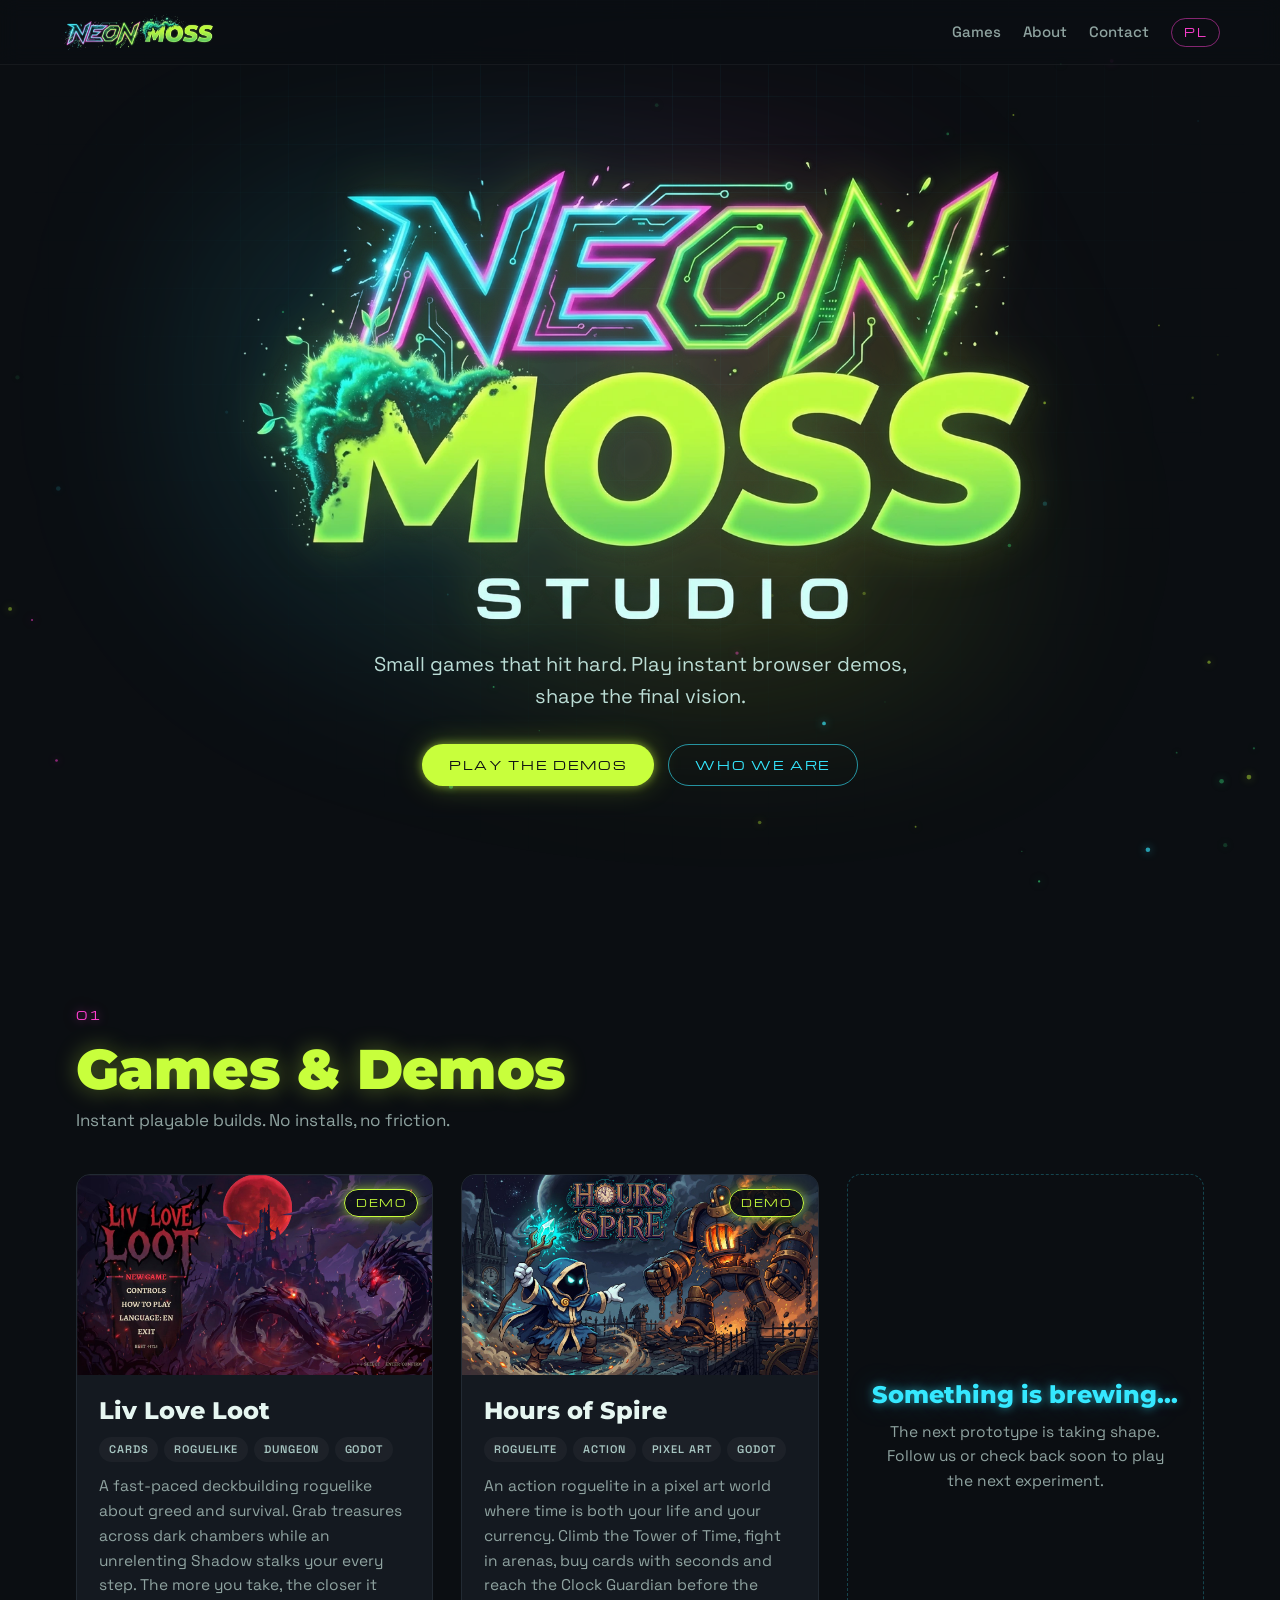
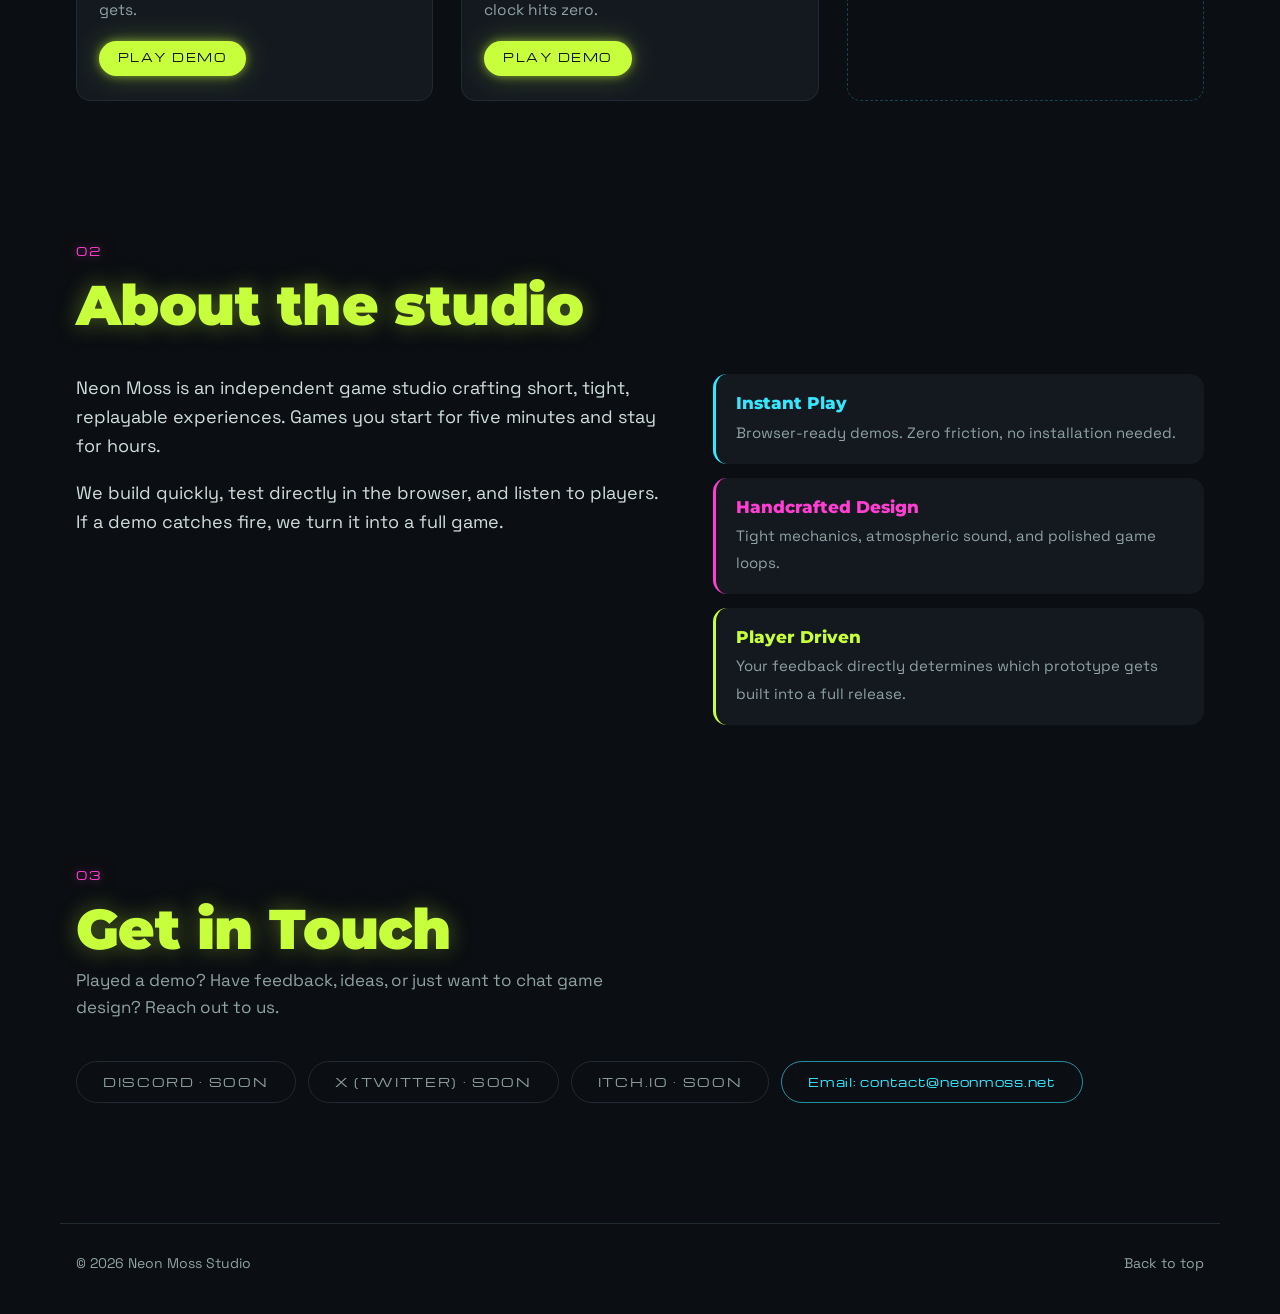
==== index.html @ 3057916e "Hours of Spire: nowy build i galeria" ====
<!doctype html>
<html lang="pl">
<head>
<meta charset="utf-8">
<meta name="viewport" content="width=device-width, initial-scale=1">
<title>Neon Moss Studio</title>
<meta name="description" content="Small games that hit hard. Play instant browser demos, shape the final vision.">
<meta name="theme-color" content="#0b0e12">
<meta property="og:title" content="Neon Moss Studio">
<meta property="og:description" content="Small games that hit hard. Play instant browser demos, shape the final vision.">
<meta property="og:image" content="assets/og.jpg">
<meta property="og:type" content="website">
<meta name="twitter:card" content="summary_large_image">
<link rel="icon" href="assets/favicon.ico?v=2" sizes="any">
<link rel="icon" type="image/png" sizes="32x32" href="assets/favicon-32.png?v=2">
<link rel="icon" type="image/png" sizes="192x192" href="assets/icon-192.png?v=2">
<link rel="apple-touch-icon" href="assets/icon-180.png?v=2">
<link rel="preconnect" href="https://fonts.googleapis.com">
<link rel="preconnect" href="https://fonts.gstatic.com" crossorigin>
<link href="https://fonts.googleapis.com/css2?family=Michroma&family=Montserrat:wght@700;800;900&family=Space+Grotesk:wght@400;500;600&display=swap" rel="stylesheet">
<link rel="stylesheet" href="css/style.css?v=11">
</head>
<body>
<canvas id="spores" aria-hidden="true"></canvas>
<div class="grid-bg" aria-hidden="true"></div>

<header class="nav" id="top">
  <a class="nav-brand" href="#top" aria-label="Neon Moss Studio">
    <img src="assets/logo-header.webp" alt="Neon Moss" width="591" height="144">
  </a>
  <nav class="nav-links">
    <a href="#games" data-i18n="nav_games">Gry</a>
    <a href="#about" data-i18n="nav_about">O nas</a>
    <a href="#contact" data-i18n="nav_contact">Kontakt</a>
    <button class="lang" id="langBtn" type="button" aria-label="Zmień język">EN</button>
  </nav>
</header>

<main>
  <section class="hero">
    <div class="hero-glow" aria-hidden="true"></div>
    <h1 class="sr-only">Neon Moss Studio</h1>
    <img class="hero-logo" src="assets/logo.webp" alt="Neon Moss Studio" width="1200" height="726">
    <p class="hero-tag" data-i18n="hero_tag">Małe gry, które mocno uderzają. Zagraj w dema w przeglądarce i współtwórz ostateczną wersję.</p>
    <div class="hero-cta">
      <a class="btn btn-lime" href="#games" data-i18n="hero_play">Zagraj w dema</a>
      <a class="btn btn-ghost" href="#about" data-i18n="hero_about">Kim jesteśmy</a>
    </div>
  </section>

  <section class="section" id="games">
    <div class="section-head">
      <span class="kicker">01</span>
      <h2 data-i18n="games_title">Gry i dema</h2>
      <p data-i18n="games_sub">Buildy do zagrania od razu. Bez instalacji, bez kombinowania.</p>
    </div>
    <div class="games" id="gamesGrid"></div>
  </section>

  <section class="section" id="about">
    <div class="section-head">
      <span class="kicker">02</span>
      <h2 data-i18n="about_title">O studiu</h2>
    </div>
    <div class="about">
      <div class="about-text">
        <p data-i18n="about_p1">Neon Moss to niezależne studio, które tworzy krótkie, zwarte gry z dużą regrywalnością. Gry, które włączasz na pięć minut, a zostajesz na długie godziny.</p>
        <p data-i18n="about_p2">Budujemy szybko, testujemy prosto w przeglądarce i słuchamy graczy. Jeśli demo chwyci, robimy z niego pełną grę.</p>
      </div>
      <ul class="pillars">
        <li class="p-cyan"><b data-i18n="p1_t">Instant Play</b><span data-i18n="p1_d">Dema gotowe do gry w przeglądarce. Bez instalacji, bez kombinowania.</span></li>
        <li class="p-magenta"><b data-i18n="p2_t">Handcrafted Design</b><span data-i18n="p2_d">Zwarta mechanika, klimatyczny dźwięk i dopracowana pętla rozgrywki.</span></li>
        <li class="p-lime"><b data-i18n="p3_t">Player Driven</b><span data-i18n="p3_d">To wasze opinie decydują, który prototyp stanie się pełną grą.</span></li>
      </ul>
    </div>
  </section>

  <section class="section" id="contact">
    <div class="section-head">
      <span class="kicker">03</span>
      <h2 data-i18n="contact_title">Odezwij się</h2>
      <p data-i18n="contact_sub">Zagrałeś w demo? Masz uwagi, pomysły albo chcesz pogadać o projektowaniu gier? Napisz do nas.</p>
    </div>
    <div class="links" id="contactLinks"></div>
  </section>
</main>

<footer class="foot">
  <span>© <span id="year"></span> Neon Moss Studio</span>
  <a href="#top" data-i18n="to_top">Do góry</a>
</footer>

<script src="js/games.js?v=11"></script>
<script src="js/main.js?v=11"></script>
</body>
</html>
---- css/style.css ----
/* Neon Moss Studio :: kolory z logo */
:root {
  --bg: #0b0e12;
  --bg-2: #11151b;
  --panel: #141920;
  --line: #222a33;
  --text: #e6f6f1;
  --muted: #8fa3a0;
  --studio: #d9fff7;

  --cyan: #35e8ff;      /* N, E */
  --magenta: #ff3fd1;   /* obrys E, O */
  --lime: #c8ff3c;      /* MOSS */
  --moss: #34d97a;      /* mech */
  --moss-deep: #12a86a;

  --glow-cyan: 0 0 10px rgba(53,232,255,.55), 0 0 28px rgba(53,232,255,.25);
  --glow-magenta: 0 0 10px rgba(255,63,209,.55), 0 0 28px rgba(255,63,209,.25);
  --glow-lime: 0 0 10px rgba(200,255,60,.55), 0 0 28px rgba(200,255,60,.25);

  --radius: 14px;
  --max: 1160px;
  --font-body: "Space Grotesk", system-ui, sans-serif;
  --font-head: "Montserrat", system-ui, sans-serif;
  --font-wide: "Michroma", "Space Grotesk", sans-serif;
}

* { box-sizing: border-box; }
html { scroll-behavior: smooth; }
body {
  margin: 0;
  background: var(--bg);
  color: var(--text);
  font: 400 17px/1.6 var(--font-body);
  -webkit-font-smoothing: antialiased;
  overflow-x: hidden;
}
img { max-width: 100%; display: block; }
a { color: inherit; }
.sr-only { position: absolute; width: 1px; height: 1px; overflow: hidden; clip: rect(0 0 0 0); white-space: nowrap; }

/* tlo */
#spores { position: fixed; inset: 0; width: 100%; height: 100%; z-index: 0; pointer-events: none; }
.grid-bg {
  position: fixed; inset: 0; z-index: 0; pointer-events: none;
  background-image:
    linear-gradient(rgba(53,232,255,.045) 1px, transparent 1px),
    linear-gradient(90deg, rgba(53,232,255,.045) 1px, transparent 1px);
  background-size: 48px 48px;
  mask-image: radial-gradient(ellipse at 50% 20%, #000 0%, transparent 70%);
  -webkit-mask-image: radial-gradient(ellipse at 50% 20%, #000 0%, transparent 70%);
}
main, .nav, .foot { position: relative; z-index: 1; }

/* nawigacja */
.nav {
  position: sticky; top: 0; z-index: 10;
  display: flex; align-items: center; justify-content: space-between; gap: 16px;
  padding: 12px max(16px, calc((100% - var(--max)) / 2));
  background: rgba(11,14,18,.72);
  backdrop-filter: blur(10px); -webkit-backdrop-filter: blur(10px);
  border-bottom: 1px solid rgba(255,255,255,.05);
}
.nav-brand { display: flex; align-items: center; gap: 10px; text-decoration: none; }
.nav-brand img { height: 40px; width: auto; transition: filter .2s; }
.nav-brand:hover img { filter: brightness(1.15) drop-shadow(0 0 8px rgba(200,255,60,.35)); }
.nav-links { display: flex; align-items: center; gap: 22px; }
.nav-links a { text-decoration: none; color: var(--muted); font-weight: 500; font-size: 15px; transition: color .2s, text-shadow .2s; }
.nav-links a:hover { color: var(--cyan); text-shadow: var(--glow-cyan); }
.lang {
  font: 400 11px/1 var(--font-wide); letter-spacing: .12em;
  color: var(--magenta); background: transparent; cursor: pointer;
  border: 1px solid rgba(255,63,209,.5); border-radius: 999px; padding: 8px 12px;
  transition: box-shadow .2s, background .2s;
}
.lang:hover { box-shadow: var(--glow-magenta); background: rgba(255,63,209,.08); }

/* hero */
.hero {
  position: relative; min-height: calc(100vh - 60px);
  display: flex; flex-direction: column; align-items: center; justify-content: center;
  padding: 40px 16px 80px; text-align: center;
}
.hero-glow {
  position: absolute; inset: 10% 10% 20%; z-index: -1; filter: blur(80px); opacity: .55;
  background:
    radial-gradient(circle at 30% 40%, rgba(53,232,255,.35), transparent 45%),
    radial-gradient(circle at 55% 30%, rgba(255,63,209,.28), transparent 45%),
    radial-gradient(circle at 60% 65%, rgba(200,255,60,.30), transparent 50%);
  animation: breathe 7s ease-in-out infinite;
}
.hero-logo {
  width: min(820px, 96vw); height: auto;
  filter: drop-shadow(0 0 24px rgba(200,255,60,.18));
  animation: flicker 6s infinite;
}
.hero-tag {
  margin: 8px 0 32px; max-width: 560px;
  color: var(--studio); font-size: clamp(16px, 2.2vw, 20px); opacity: .85;
}
.hero-cta { display: flex; flex-wrap: wrap; gap: 14px; justify-content: center; }

.btn {
  display: inline-flex; align-items: center; justify-content: center; gap: 8px;
  padding: 14px 26px; border-radius: 999px; text-decoration: none;
  font: 400 12px/1 var(--font-wide); letter-spacing: .14em; text-transform: uppercase;
  transition: transform .15s, box-shadow .2s, background .2s, color .2s;
  border: 1.5px solid transparent; cursor: pointer;
}
.btn:hover { transform: translateY(-2px); }
.btn-lime { background: var(--lime); color: #0b0e12; box-shadow: var(--glow-lime); }
.btn-lime:hover { box-shadow: 0 0 14px rgba(200,255,60,.8), 0 0 44px rgba(200,255,60,.4); }
.btn-ghost { border-color: rgba(53,232,255,.6); color: var(--cyan); background: transparent; }
.btn-ghost:hover { box-shadow: var(--glow-cyan); background: rgba(53,232,255,.08); }
.btn-off { border-color: var(--line); color: var(--muted); cursor: default; }
.btn-off:hover { transform: none; }
.btn-plain { text-transform: none; letter-spacing: .06em; }
.btn-sm { padding: 11px 18px; font-size: 10.5px; }

/* sekcje */
.section { max-width: var(--max); margin: 0 auto; padding: 96px 16px 40px; scroll-margin-top: 60px; }
.section-head { margin-bottom: 40px; }
.kicker { font: 400 12px/1 var(--font-wide); color: var(--magenta); letter-spacing: .2em; text-shadow: var(--glow-magenta); }
.section-head h2 {
  margin: 12px 0 8px; font: 900 clamp(34px, 5.5vw, 56px)/1.05 var(--font-head);
  color: var(--lime); text-shadow: 0 0 22px rgba(200,255,60,.35); letter-spacing: -.01em;
}
.section-head p { margin: 0; color: var(--muted); max-width: 560px; }

/* karty gier */
.games { display: grid; grid-template-columns: repeat(auto-fill, minmax(320px, 1fr)); gap: 28px; }
.card {
  --acc: var(--lime); --acc-glow: rgba(200,255,60,.35);
  position: relative; display: flex; flex-direction: column;
  background: var(--panel); border-radius: var(--radius); overflow: hidden;
  border: 1px solid var(--line);
  transition: transform .25s, box-shadow .25s, border-color .25s;
}
.card[data-accent="cyan"]    { --acc: var(--cyan);    --acc-glow: rgba(53,232,255,.35); }
.card[data-accent="magenta"] { --acc: var(--magenta); --acc-glow: rgba(255,63,209,.35); }
.card[data-accent="moss"]    { --acc: var(--moss);    --acc-glow: rgba(52,217,122,.35); }
.card:hover { transform: translateY(-4px); border-color: var(--acc); box-shadow: 0 0 0 1px var(--acc), 0 0 40px var(--acc-glow); }

.cover { position: relative; aspect-ratio: 16 / 9; background: var(--bg-2); overflow: hidden; }
.cover img { width: 100%; height: 100%; object-fit: cover; transition: transform .5s; }
.card:hover .cover img { transform: scale(1.04); }
.cover-fallback {
  position: absolute; inset: 0; display: grid; place-items: center; padding: 20px; text-align: center;
  background:
    radial-gradient(circle at 25% 80%, rgba(52,217,122,.35), transparent 45%),
    radial-gradient(circle at 80% 20%, rgba(255,63,209,.25), transparent 45%),
    radial-gradient(circle at 50% 50%, rgba(53,232,255,.12), transparent 60%),
    var(--bg-2);
}
.cover-fallback span {
  font: 900 clamp(26px, 4vw, 38px)/1.05 var(--font-head); color: var(--acc);
  text-shadow: 0 0 18px var(--acc-glow), 0 0 4px var(--acc-glow); text-transform: uppercase;
}
.badge {
  position: absolute; top: 14px; right: 14px; z-index: 2;
  font: 400 10px/1 var(--font-wide); letter-spacing: .16em; text-transform: uppercase;
  padding: 8px 11px; border-radius: 999px; background: rgba(11,14,18,.8); border: 1px solid currentColor;
}
.badge.demo { color: var(--lime); box-shadow: var(--glow-lime); }
.badge.soon { color: var(--magenta); }
.badge.released { color: var(--cyan); }

.card-body { display: flex; flex-direction: column; gap: 12px; padding: 22px 22px 24px; flex: 1; }
.card-body h3 { margin: 0; font: 800 24px/1.15 var(--font-head); }
.card-body p { margin: 0; color: var(--muted); font-size: 15.5px; flex: 1; }
.tags { display: flex; flex-wrap: wrap; gap: 6px; }
.tags span { font-size: 11px; font-weight: 600; letter-spacing: .08em; text-transform: uppercase; color: var(--studio); opacity: .75; padding: 4px 10px; border-radius: 999px; background: rgba(255,255,255,.05); }
.card-actions { display: flex; flex-wrap: wrap; gap: 10px; margin-top: 6px; }

.empty-slot {
  display: grid; place-items: center; min-height: 260px; padding: 24px; text-align: center;
  border: 1.5px dashed rgba(53,232,255,.25); border-radius: var(--radius); color: var(--muted);
}
.empty-slot b { display: block; font: 800 24px/1.2 var(--font-head); color: var(--cyan); text-shadow: var(--glow-cyan); margin-bottom: 10px; }
.empty-slot span { display: block; max-width: 300px; margin: 0 auto; font-size: 15.5px; }

/* o nas */
.about { display: grid; grid-template-columns: 1.2fr 1fr; gap: 48px; align-items: start; }
.about-text p { margin: 0 0 18px; font-size: 18px; color: var(--text); opacity: .9; }
.pillars { list-style: none; margin: 0; padding: 0; display: grid; gap: 14px; }
.pillars li { padding: 18px 20px; border-radius: var(--radius); background: var(--panel); border-left: 3px solid; }
.pillars b { display: block; font: 800 17px/1.3 var(--font-head); margin-bottom: 4px; }
.pillars span { color: var(--muted); font-size: 15px; }
.p-cyan { border-color: var(--cyan) !important; } .p-cyan b { color: var(--cyan); }
.p-magenta { border-color: var(--magenta) !important; } .p-magenta b { color: var(--magenta); }
.p-lime { border-color: var(--lime) !important; } .p-lime b { color: var(--lime); }

/* kontakt */
.links { display: flex; flex-wrap: wrap; gap: 12px; }
.links .muted { color: var(--muted); }

/* stopka */
.foot {
  max-width: var(--max); margin: 80px auto 0; padding: 28px 16px 40px;
  display: flex; justify-content: space-between; gap: 16px; flex-wrap: wrap;
  border-top: 1px solid var(--line); color: var(--muted); font-size: 14px;
}
.foot a { color: var(--muted); text-decoration: none; }
.foot a:hover { color: var(--lime); }

/* animacje */
@keyframes breathe { 0%,100% { opacity: .45; transform: scale(1); } 50% { opacity: .65; transform: scale(1.05); } }
@keyframes flicker {
  0%, 91%, 93%, 96%, 100% { opacity: 1; }
  92% { opacity: .82; } 94.5% { opacity: .9; }
}
.reveal { opacity: 0; transform: translateY(18px); transition: opacity .7s, transform .7s; }
.reveal.in { opacity: 1; transform: none; }

@media (max-width: 760px) {
  .hero { min-height: 0; padding: 56px 16px 40px; }
  .about { grid-template-columns: 1fr; gap: 28px; }
  .nav-links { gap: 14px; }
  .nav-links a { font-size: 14px; }
  .nav-brand img { height: 30px; }
  .games { grid-template-columns: 1fr; }
  .section { padding-top: 72px; }
}
@media (prefers-reduced-motion: reduce) {
  html { scroll-behavior: auto; }
  .hero-glow, .hero-logo { animation: none; }
  .reveal { opacity: 1; transform: none; transition: none; }
}

/* ---------- strona gry (play.html) ---------- */
.play-page { --acc: var(--lime); --acc-glow: rgba(200,255,60,.35); }
.play-page[data-accent="cyan"]    { --acc: var(--cyan);    --acc-glow: rgba(53,232,255,.35); }
.play-page[data-accent="magenta"] { --acc: var(--magenta); --acc-glow: rgba(255,63,209,.35); }
.play-page[data-accent="moss"]    { --acc: var(--moss);    --acc-glow: rgba(52,217,122,.35); }
.play-wrap { position: relative; z-index: 1; max-width: 1040px; margin: 0 auto; padding: 32px 16px 0; }
.play-head { display: flex; flex-wrap: wrap; align-items: center; justify-content: space-between; gap: 12px; margin-bottom: 18px; }
.play-head h1 { margin: 0; font: 900 clamp(28px, 4.5vw, 44px)/1.1 var(--font-head); color: var(--text); }
.frame {
  position: relative; width: 100%; aspect-ratio: 16 / 9; background: #000;
  border-radius: var(--radius); overflow: hidden;
  border: 1px solid var(--acc); box-shadow: 0 0 0 1px var(--acc), 0 0 50px var(--acc-glow);
}
.frame iframe { position: absolute; inset: 0; width: 100%; height: 100%; border: 0; display: block; }
.frame:fullscreen { border: 0; border-radius: 0; box-shadow: none; }
.start {
  position: absolute; inset: 0; z-index: 2; border: 0; padding: 0; margin: 0; cursor: pointer;
  background: var(--bg-2); color: var(--text); font: inherit;
  display: flex; flex-direction: column; align-items: center; justify-content: center; gap: 14px;
}
.start img { position: absolute; inset: 0; width: 100%; height: 100%; object-fit: cover; transition: transform .6s, filter .3s; }
.start-shade { position: absolute; inset: 0; background: radial-gradient(ellipse at center, rgba(11,14,18,.35), rgba(11,14,18,.8)); }
.start-btn {
  position: relative; padding: 18px 34px; border-radius: 999px; background: var(--lime); color: #0b0e12;
  font: 400 14px/1 var(--font-wide); letter-spacing: .16em; text-transform: uppercase; box-shadow: var(--glow-lime);
  transition: transform .15s, box-shadow .2s;
}
.start-note { position: relative; color: var(--studio); font-size: 14px; opacity: .85; padding: 0 16px; text-align: center; }
.start:hover img { transform: scale(1.03); filter: brightness(1.1); }
.start:hover .start-btn { transform: translateY(-2px); box-shadow: 0 0 14px rgba(200,255,60,.8), 0 0 44px rgba(200,255,60,.4); }
.play-bar { display: flex; flex-wrap: wrap; align-items: center; justify-content: space-between; gap: 14px; margin: 18px 0 8px; }
.keys { list-style: none; margin: 0; padding: 0; display: flex; flex-wrap: wrap; gap: 8px 16px; color: var(--muted); font-size: 14px; }
.keys li { display: flex; align-items: center; gap: 7px; }
kbd {
  font: 600 12px/1 var(--font-body); color: var(--studio); padding: 6px 8px; border-radius: 6px;
  background: var(--panel); border: 1px solid var(--line); box-shadow: inset 0 -2px 0 rgba(0,0,0,.4);
}
.play-desc { color: var(--muted); max-width: 760px; margin: 10px 0 0; }
@media (max-width: 760px) { .play-wrap { padding-top: 20px; } .start-btn { padding: 14px 24px; font-size: 12px; } }

/* pobieranie wersji na Windows (play.html) */
.dl-box {
  display: flex; flex-wrap: wrap; align-items: center; justify-content: space-between; gap: 20px;
  margin: 22px 0 6px; padding: 20px 22px; border-radius: var(--radius);
  background: var(--panel); border: 1px solid var(--line); border-left: 3px solid var(--cyan);
}
.dl-box[hidden] { display: none; }
.dl-text { flex: 1 1 420px; }
.dl-text b { display: block; font: 800 20px/1.3 var(--font-head); color: var(--cyan); margin-bottom: 6px; }
.dl-text p { margin: 0; color: var(--text); opacity: .85; font-size: 15.5px; }
.dl-text .dl-small { margin-top: 8px; color: var(--muted); opacity: 1; font-size: 13.5px; }
.dl-act { display: flex; flex-direction: column; align-items: flex-end; gap: 8px; }
.dl-act [hidden] { display: none; }
.dl-count { color: var(--muted); font-size: 13px; }
@media (max-width: 760px) { .dl-act { align-items: flex-start; } }

/* galeria zrzutów + lightbox (play.html) */
.shots { margin: 48px 0 0; }
.shots[hidden] { display: none; }
.shots h2 { margin: 0 0 18px; font: 900 clamp(26px, 3.6vw, 36px)/1.1 var(--font-head); color: var(--lime); text-shadow: 0 0 18px rgba(200,255,60,.3); }
.shots-grid { display: grid; grid-template-columns: repeat(auto-fill, minmax(300px, 1fr)); gap: 16px; }
.shot {
  padding: 0; border: 1px solid var(--line); border-radius: 10px; overflow: hidden; cursor: zoom-in;
  background: var(--bg-2); aspect-ratio: 16 / 9; transition: border-color .2s, box-shadow .2s, transform .2s;
}
.shot img { width: 100%; height: 100%; object-fit: cover; }
.shot:hover { border-color: var(--acc); box-shadow: 0 0 24px var(--acc-glow); transform: translateY(-2px); }
.lb { position: fixed; inset: 0; z-index: 50; background: rgba(5,6,9,.94); display: flex; align-items: center; justify-content: center; padding: 24px; }
.lb[hidden] { display: none; }
.lb img { max-width: 100%; max-height: 100%; border-radius: 8px; box-shadow: 0 0 60px rgba(0,0,0,.6); }
.lb-x, .lb-nav { position: absolute; background: rgba(20,25,32,.8); color: var(--text); border: 1px solid var(--line); border-radius: 999px; cursor: pointer; font-size: 22px; line-height: 1; }
.lb-x { top: 16px; right: 16px; width: 44px; height: 44px; }
.lb-nav { top: 50%; transform: translateY(-50%); width: 48px; height: 48px; font-size: 30px; }
.lb-prev { left: 16px; } .lb-next { right: 16px; }
.lb-x:hover, .lb-nav:hover { border-color: var(--acc); color: var(--acc); }

/* opis gry (play.html) */
.about-game { margin: 56px 0 0; }
.about-game[hidden], .press[hidden] { display: none; }
.ag-tag { margin: 0 0 12px; font: 900 clamp(26px, 3.8vw, 38px)/1.15 var(--font-head); color: var(--lime); text-shadow: 0 0 18px rgba(200,255,60,.3); }
.ag-intro { margin: 0 0 40px; max-width: 780px; font-size: 18.5px; line-height: 1.65; color: var(--text); opacity: .92; }
.ag-row { display: grid; grid-template-columns: 1fr 1.1fr; gap: 36px; align-items: center; margin: 0 0 44px; }
.ag-row.flip .ag-txt { order: 2; }
.ag-txt h2 { margin: 0 0 12px; font: 800 clamp(22px, 2.8vw, 28px)/1.2 var(--font-head); color: var(--acc); }
.ag-txt p { margin: 0 0 12px; color: var(--text); opacity: .88; }
.ag-txt ul { margin: 6px 0 0; padding: 0; list-style: none; display: grid; gap: 8px; }
.ag-txt li { position: relative; padding-left: 20px; color: var(--text); opacity: .88; }
.ag-txt li::before { content: ""; position: absolute; left: 2px; top: .62em; width: 8px; height: 8px; border-radius: 2px; background: var(--acc); box-shadow: 0 0 8px var(--acc-glow); transform: rotate(45deg); }
.ag-img {
  padding: 0; border: 1px solid var(--line); border-radius: 12px; overflow: hidden; cursor: zoom-in; background: var(--bg-2);
  aspect-ratio: 16 / 9; transition: border-color .2s, box-shadow .2s;
}
.ag-img img { width: 100%; height: 100%; object-fit: cover; }
.ag-img:hover { border-color: var(--acc); box-shadow: 0 0 30px var(--acc-glow); }
.ag-feat { margin: 8px 0 0; padding: 26px 28px; border-radius: var(--radius); background: var(--panel); border: 1px solid var(--line); border-top: 3px solid var(--lime); }
.ag-feat h2 { margin: 0 0 14px; font: 800 24px/1.2 var(--font-head); color: var(--lime); }
.ag-feat ul { margin: 0; padding: 0; list-style: none; display: grid; grid-template-columns: 1fr 1fr; gap: 10px 28px; }
.ag-feat li { position: relative; padding-left: 22px; color: var(--text); opacity: .9; }
.ag-feat li::before { content: "✦"; position: absolute; left: 0; color: var(--lime); }
.press { margin: 48px 0 0; padding: 22px 24px; border-radius: var(--radius); background: var(--panel); border-left: 3px solid var(--magenta); }
.press h2 { margin: 0 0 6px; font: 800 20px/1.3 var(--font-head); color: var(--magenta); }
.press p { margin: 0; color: var(--text); opacity: .88; }
.press a { color: var(--cyan); }
@media (max-width: 760px) {
  .ag-row { grid-template-columns: 1fr; gap: 16px; }
  .ag-row.flip .ag-txt { order: 0; }
  .ag-feat ul { grid-template-columns: 1fr; }
}
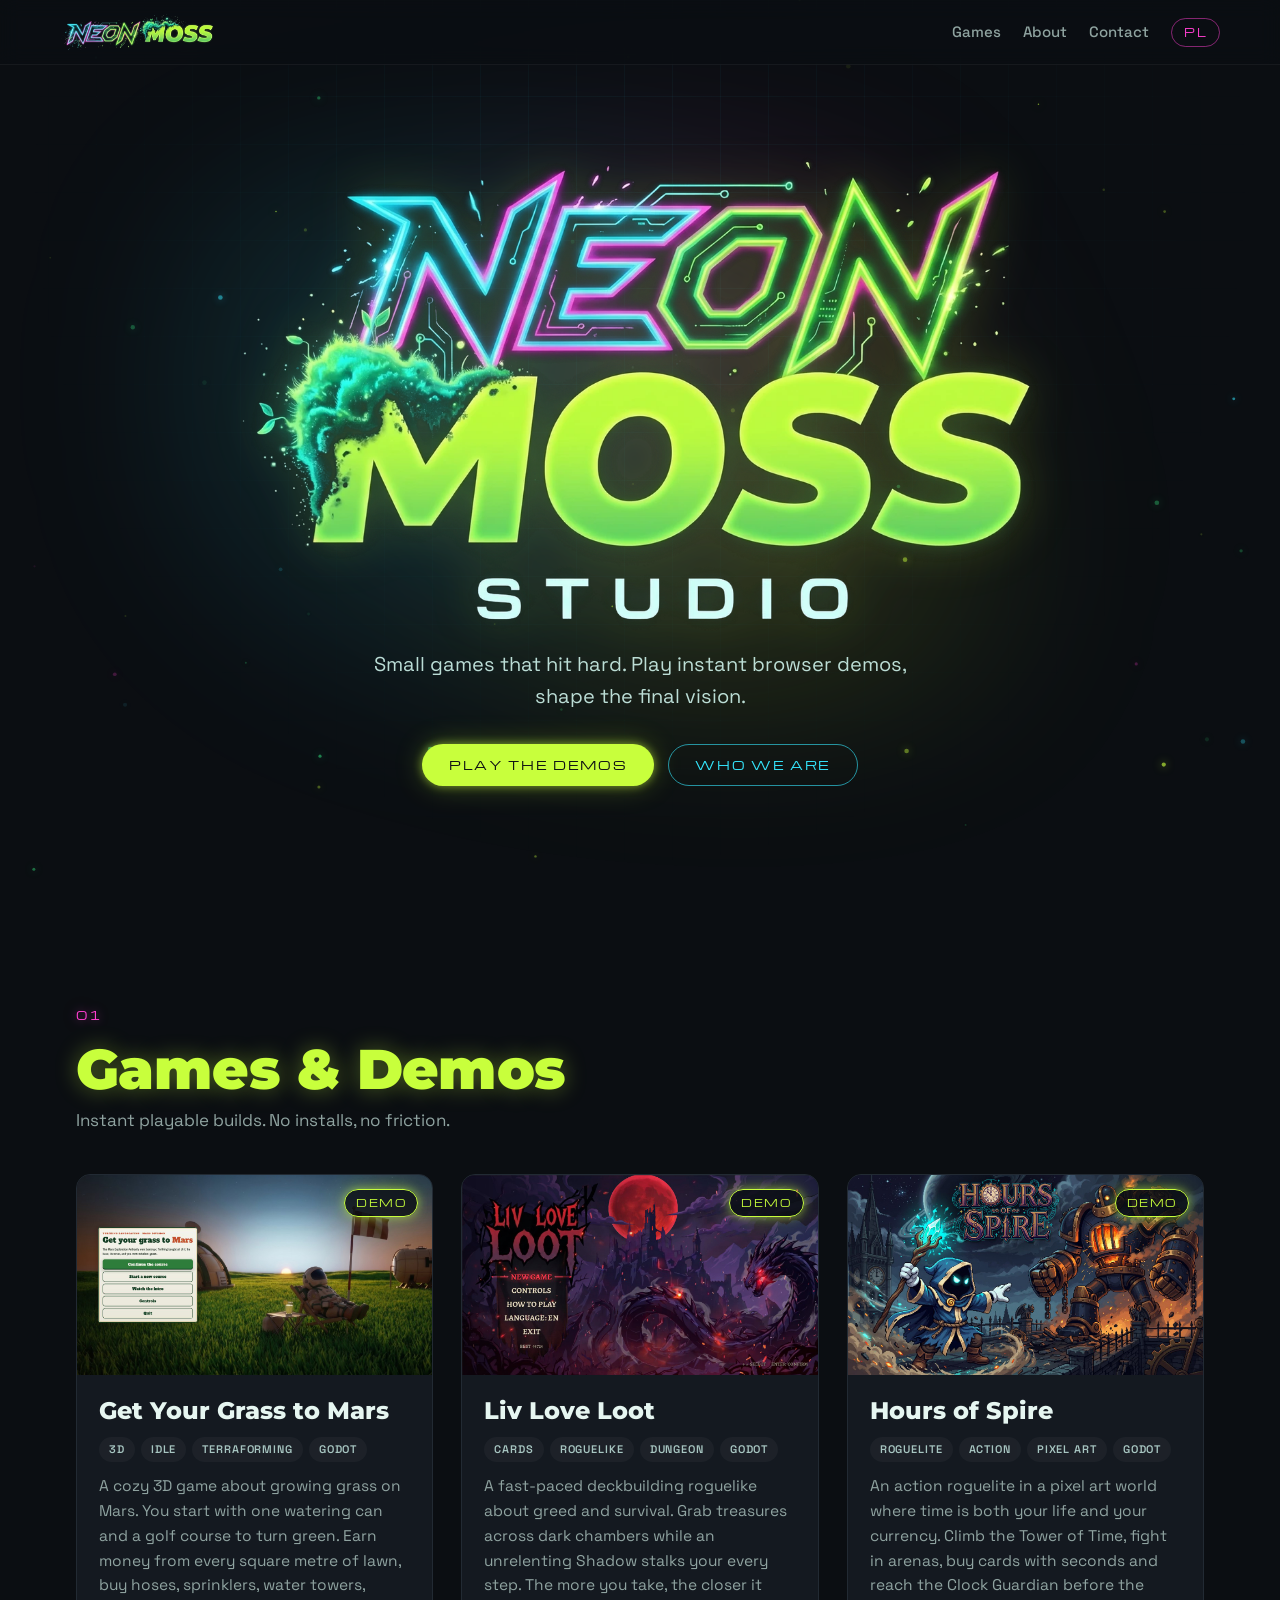
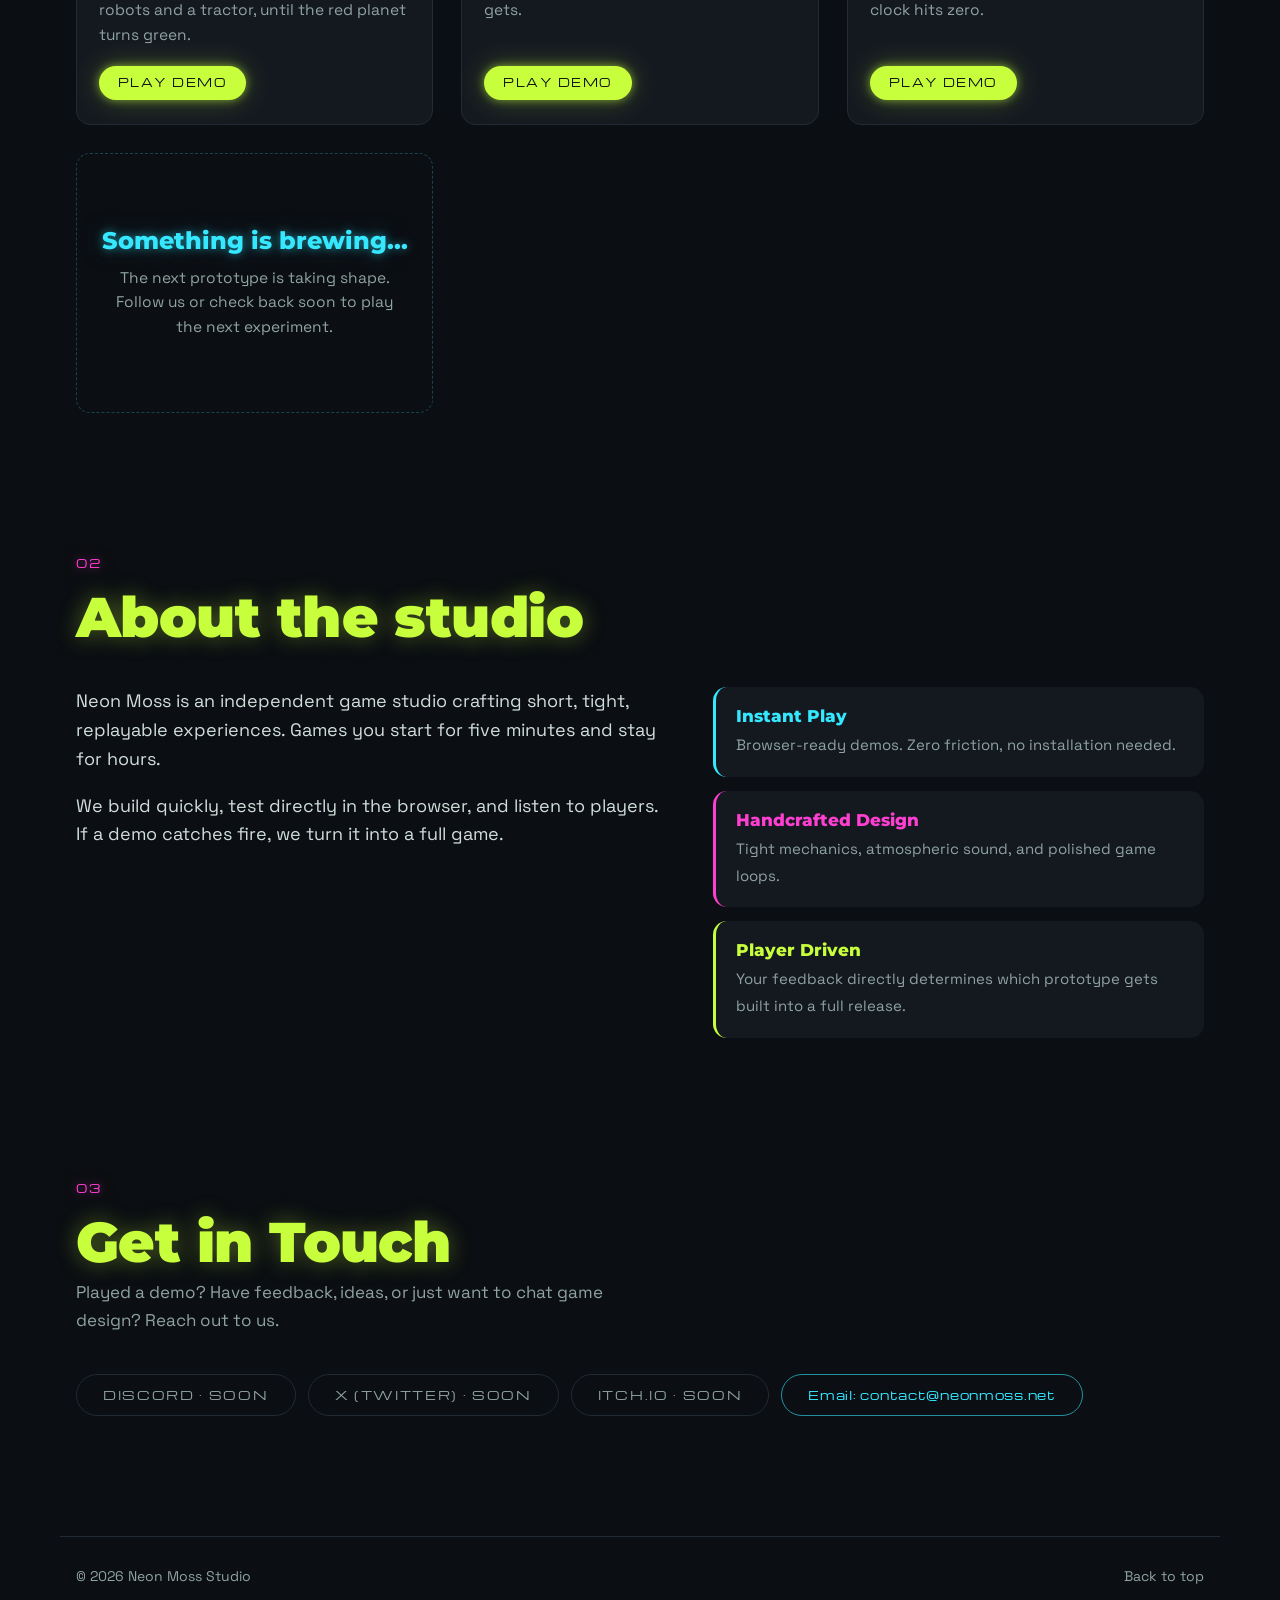
==== commit 588c53d9: "Add Get Your Grass to Mars web demo (split pck, gallery, games.js entry)" ====
--- a/index.html
+++ b/index.html
@@ -18,7 +18,7 @@
 <link rel="preconnect" href="https://fonts.googleapis.com">
 <link rel="preconnect" href="https://fonts.gstatic.com" crossorigin>
 <link href="https://fonts.googleapis.com/css2?family=Michroma&family=Montserrat:wght@700;800;900&family=Space+Grotesk:wght@400;500;600&display=swap" rel="stylesheet">
-<link rel="stylesheet" href="css/style.css?v=11">
+<link rel="stylesheet" href="css/style.css?v=12">
 </head>
 <body>
 <canvas id="spores" aria-hidden="true"></canvas>
@@ -90,7 +90,7 @@
   <a href="#top" data-i18n="to_top">Do góry</a>
 </footer>
 
-<script src="js/games.js?v=11"></script>
-<script src="js/main.js?v=11"></script>
+<script src="js/games.js?v=12"></script>
+<script src="js/main.js?v=12"></script>
 </body>
 </html>
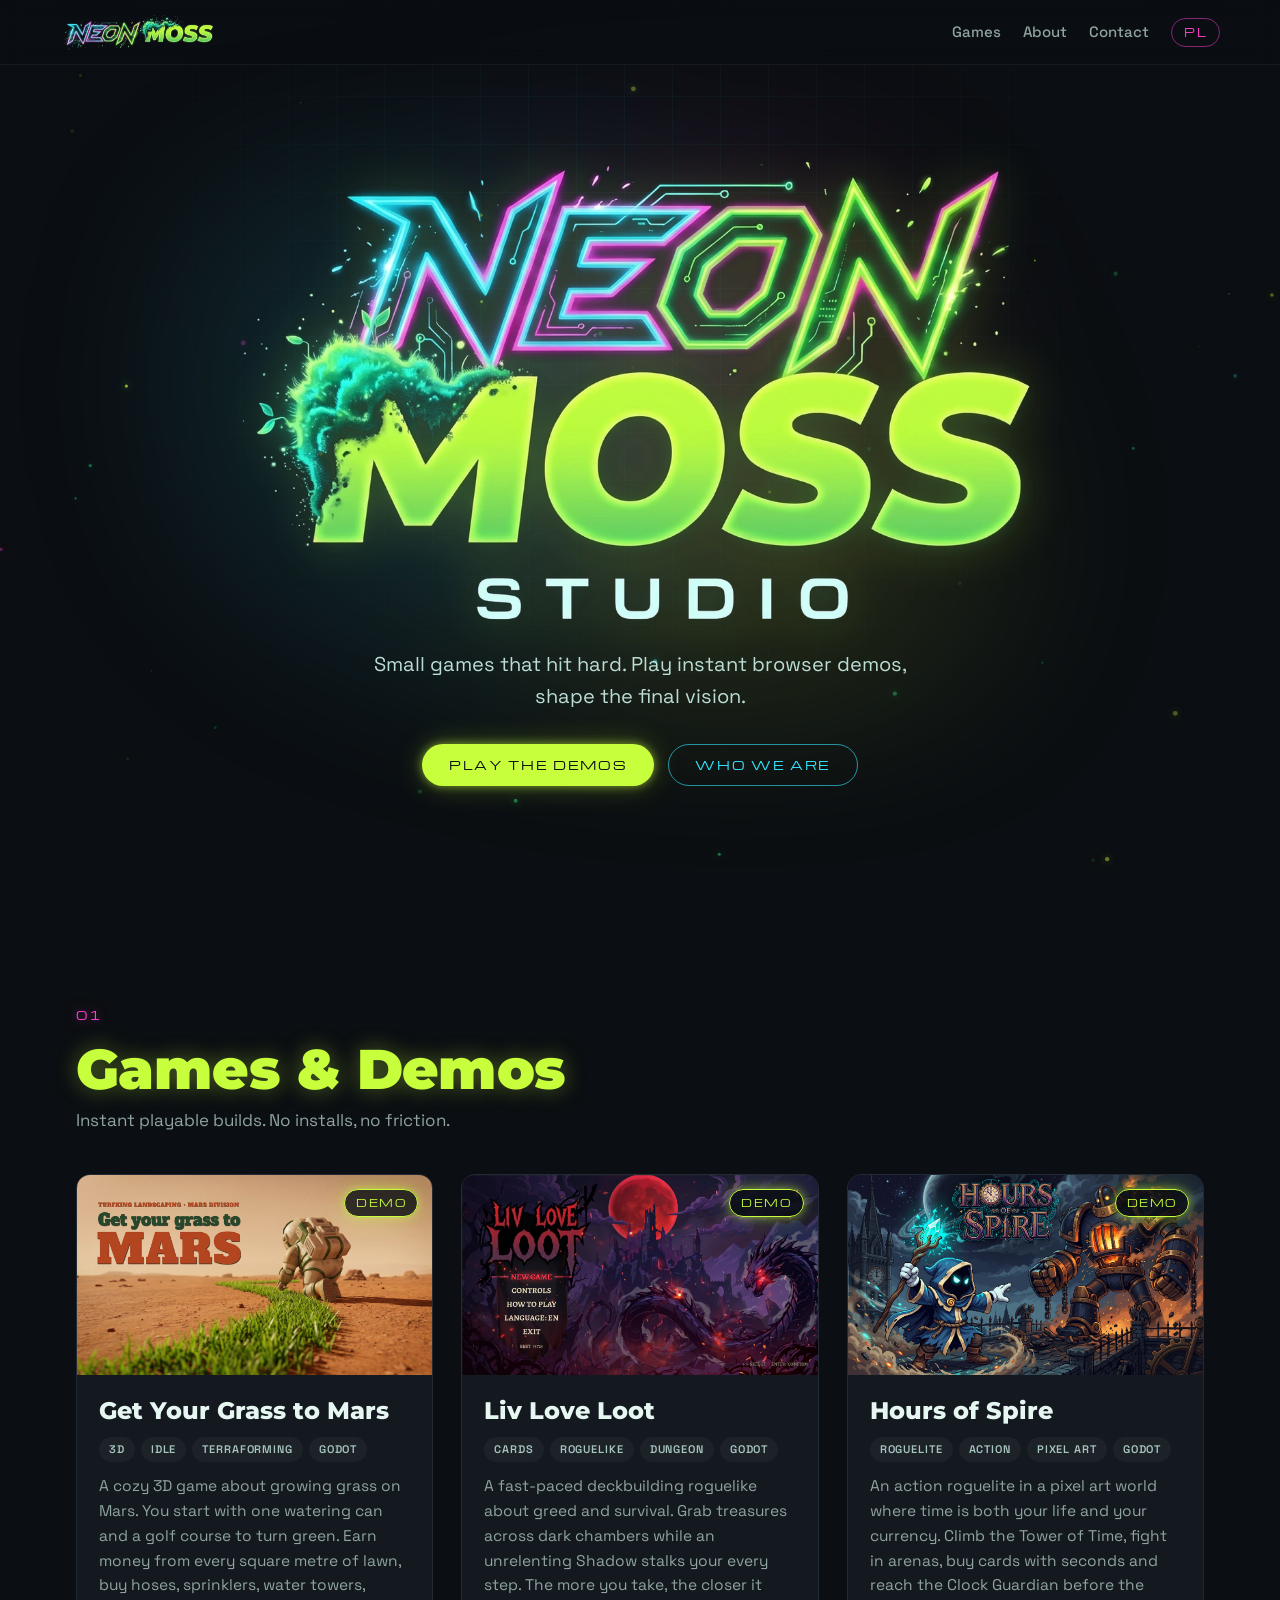
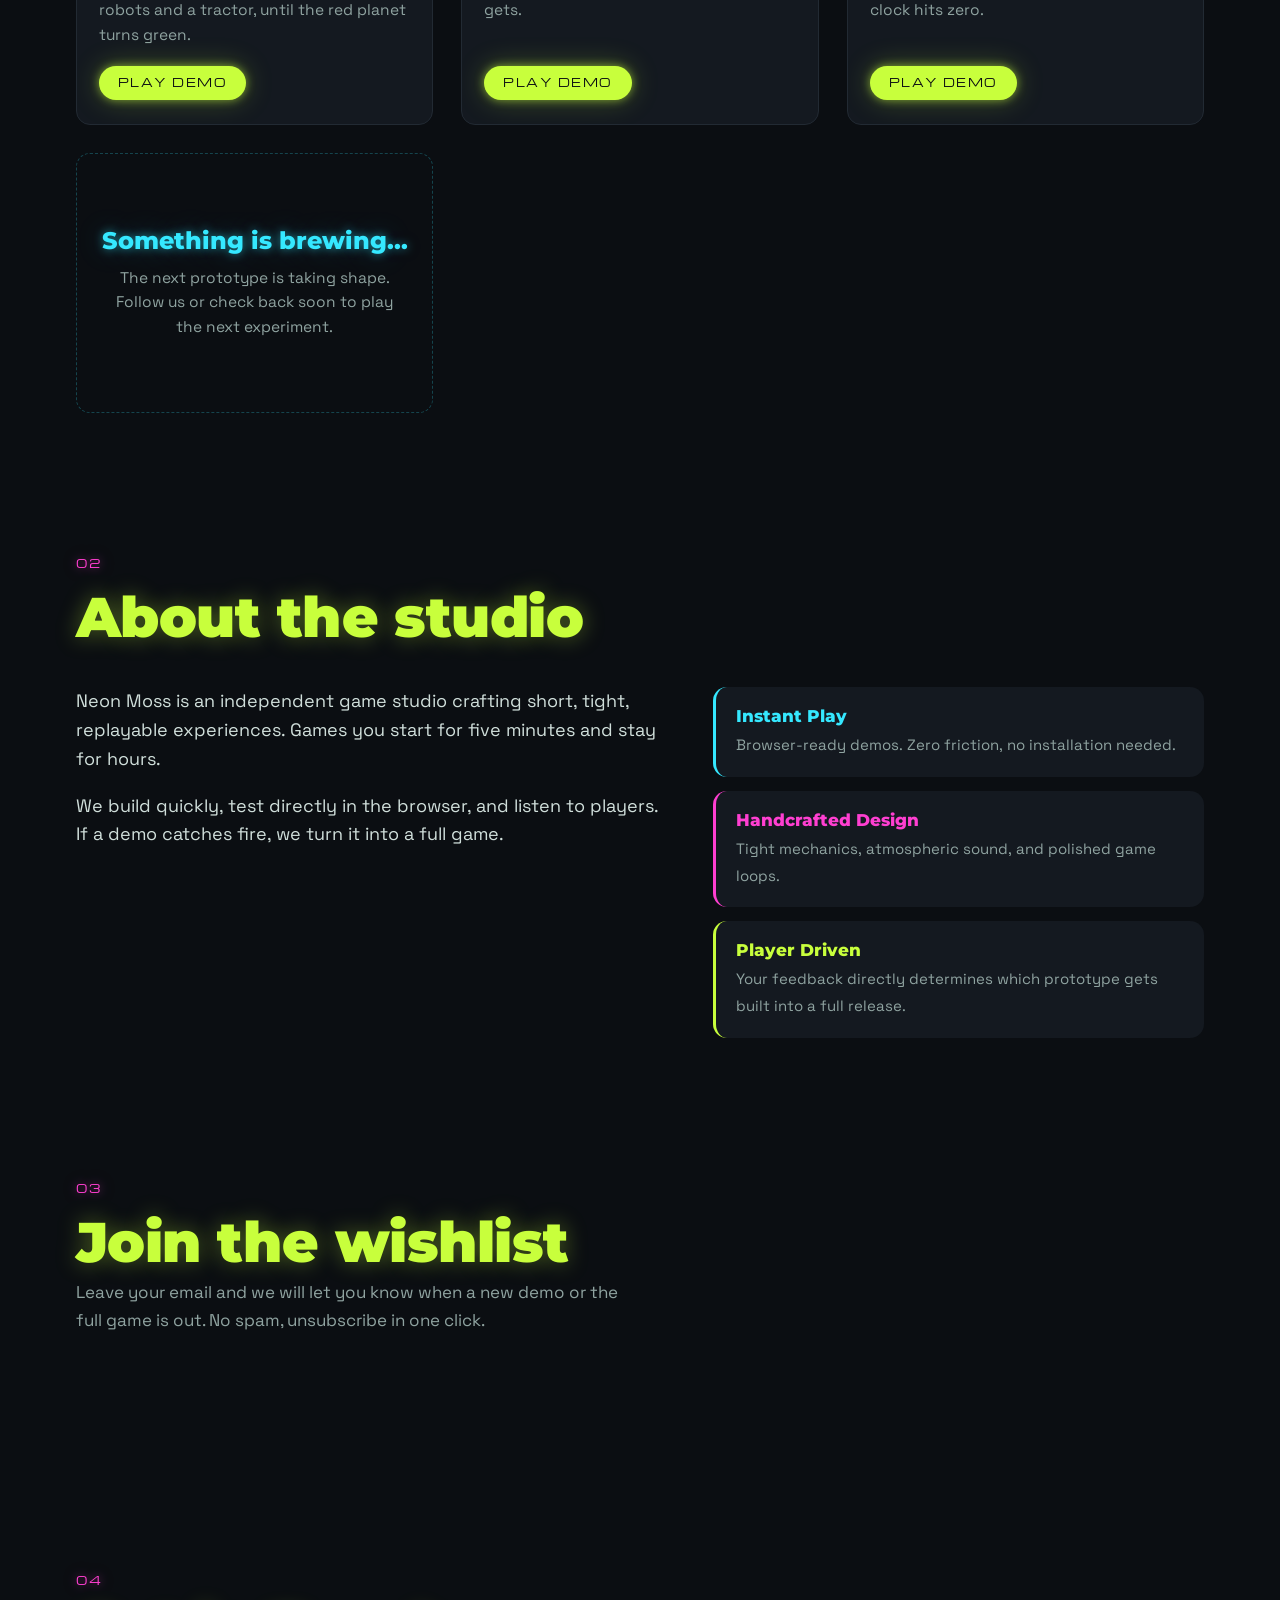
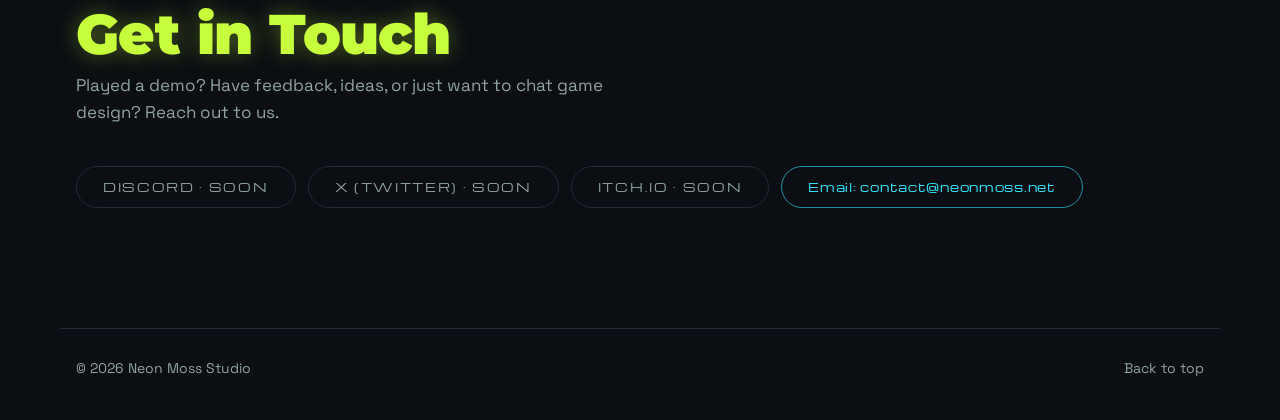
==== commit 002df032: "Wishlist: per-game form for Grass to Mars" ====
--- a/index.html
+++ b/index.html
@@ -18,7 +18,7 @@
 <link rel="preconnect" href="https://fonts.googleapis.com">
 <link rel="preconnect" href="https://fonts.gstatic.com" crossorigin>
 <link href="https://fonts.googleapis.com/css2?family=Michroma&family=Montserrat:wght@700;800;900&family=Space+Grotesk:wght@400;500;600&display=swap" rel="stylesheet">
-<link rel="stylesheet" href="css/style.css?v=12">
+<link rel="stylesheet" href="css/style.css?v=13">
 </head>
 <body>
 <canvas id="spores" aria-hidden="true"></canvas>
@@ -75,9 +75,20 @@
     </div>
   </section>
 
+  <section class="section" id="wishlist">
+    <div class="section-head">
+      <span class="kicker">03</span>
+      <h2 data-i18n="wish_title">Dopisz się do wishlisty</h2>
+      <p data-i18n="wish_sub">Zostaw e-mail, a damy znać, gdy wyjdzie nowe demo albo pełna wersja. Bez spamu, wypiszesz się jednym kliknięciem.</p>
+    </div>
+    <div class="wish">
+      <iframe src="https://subscribe-forms.beehiiv.com/cb3ffc8b-6f22-4205-baba-7517c4bccdbb" class="beehiiv-embed" data-test-id="beehiiv-embed" frameborder="0" scrolling="no" title="Wishlist"></iframe>
+    </div>
+  </section>
+
   <section class="section" id="contact">
     <div class="section-head">
-      <span class="kicker">03</span>
+      <span class="kicker">04</span>
       <h2 data-i18n="contact_title">Odezwij się</h2>
       <p data-i18n="contact_sub">Zagrałeś w demo? Masz uwagi, pomysły albo chcesz pogadać o projektowaniu gier? Napisz do nas.</p>
     </div>
@@ -90,7 +101,8 @@
   <a href="#top" data-i18n="to_top">Do góry</a>
 </footer>
 
-<script src="js/games.js?v=12"></script>
-<script src="js/main.js?v=12"></script>
+<script src="js/games.js?v=13"></script>
+<script src="js/main.js?v=13"></script>
+<script async src="https://subscribe-forms.beehiiv.com/embed.js"></script>
 </body>
 </html>
--- a/css/style.css
+++ b/css/style.css
@@ -335,3 +335,7 @@
   .ag-row.flip .ag-txt { order: 0; }
   .ag-feat ul { grid-template-columns: 1fr; }
 }
+
+/* Wishlist (formularz beehiiv) */
+.wish { max-width: 560px; }
+.wish iframe { display: block; width: 100%; height: 56px; margin: 0; border: 0; border-radius: 0; background: transparent; }
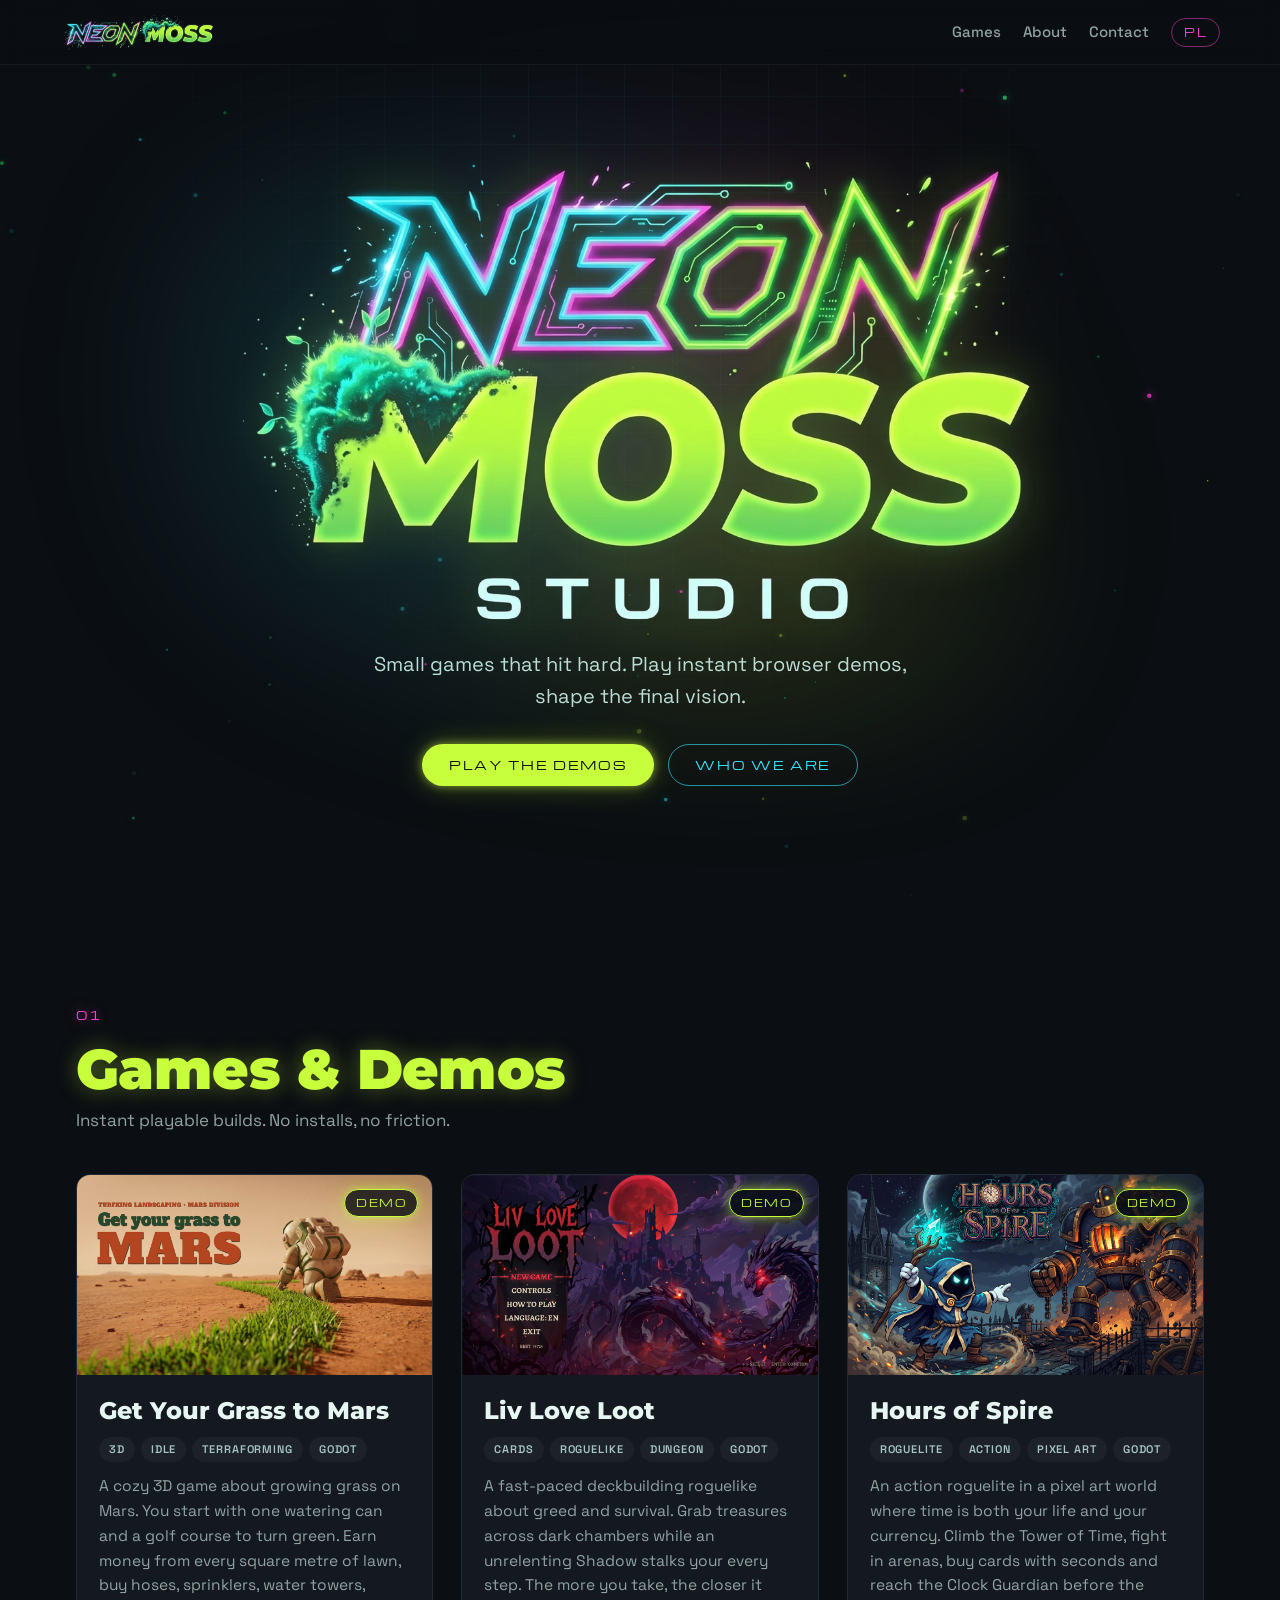
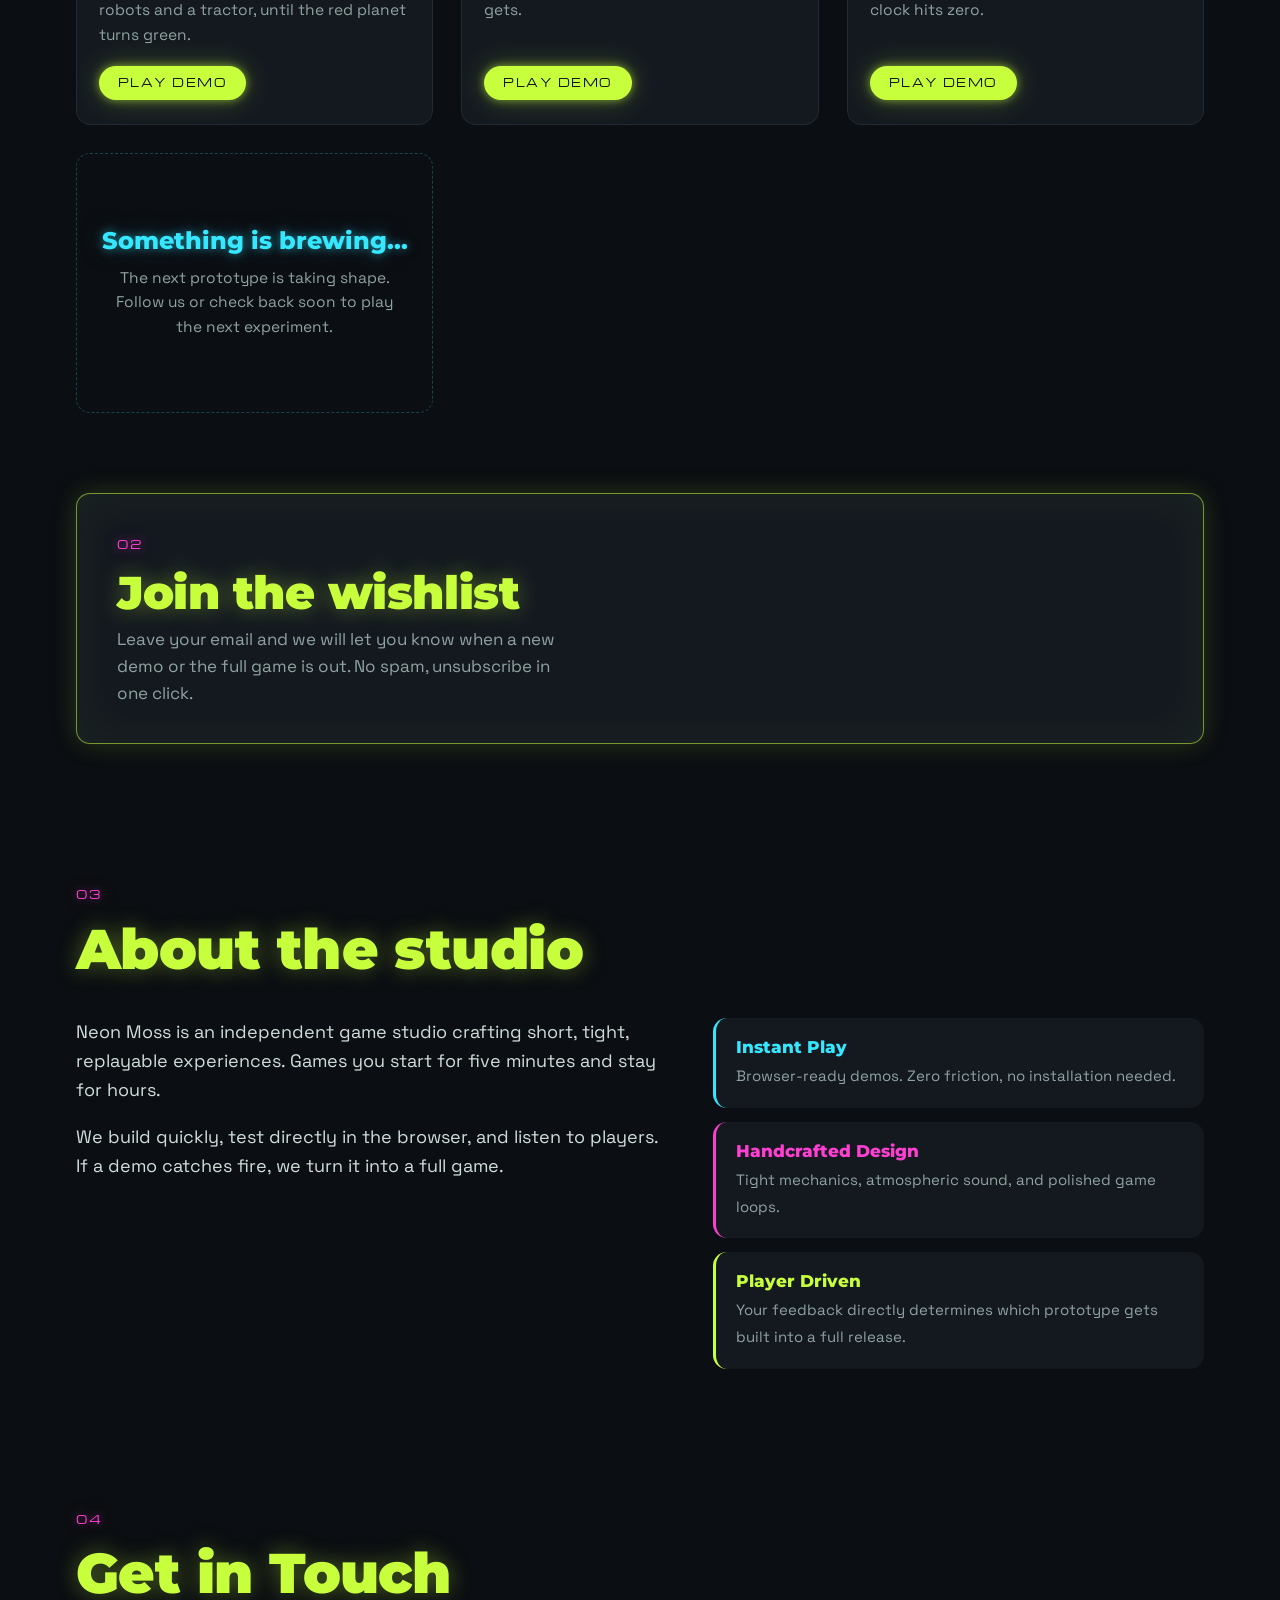
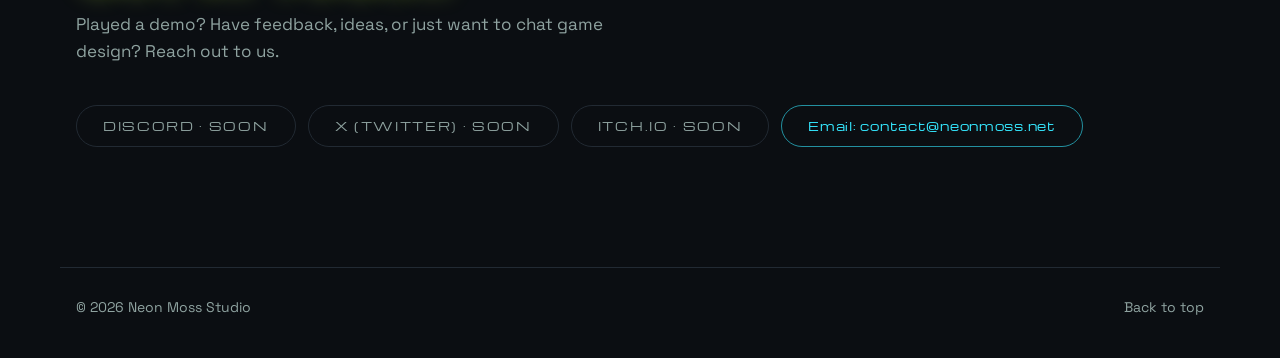
==== commit 34ef07b4: "Wishlist card under demos, per-game form, no white bg" ====
--- a/index.html
+++ b/index.html
@@ -18,7 +18,7 @@
 <link rel="preconnect" href="https://fonts.googleapis.com">
 <link rel="preconnect" href="https://fonts.gstatic.com" crossorigin>
 <link href="https://fonts.googleapis.com/css2?family=Michroma&family=Montserrat:wght@700;800;900&family=Space+Grotesk:wght@400;500;600&display=swap" rel="stylesheet">
-<link rel="stylesheet" href="css/style.css?v=13">
+<link rel="stylesheet" href="css/style.css?v=14">
 </head>
 <body>
 <canvas id="spores" aria-hidden="true"></canvas>
@@ -57,9 +57,22 @@
     <div class="games" id="gamesGrid"></div>
   </section>
 
+  <section class="section wish-section" id="wishlist">
+    <div class="wish-card">
+      <div class="section-head wish-text">
+        <span class="kicker">02</span>
+        <h2 data-i18n="wish_title">Dopisz się do wishlisty</h2>
+        <p data-i18n="wish_sub">Zostaw e-mail, a damy znać, gdy wyjdzie nowe demo albo pełna wersja. Bez spamu, wypiszesz się jednym kliknięciem.</p>
+      </div>
+      <div class="wish">
+        <iframe src="https://subscribe-forms.beehiiv.com/cb3ffc8b-6f22-4205-baba-7517c4bccdbb" class="beehiiv-embed" data-test-id="beehiiv-embed" frameborder="0" scrolling="no" title="Wishlist"></iframe>
+      </div>
+    </div>
+  </section>
+
   <section class="section" id="about">
     <div class="section-head">
-      <span class="kicker">02</span>
+      <span class="kicker">03</span>
       <h2 data-i18n="about_title">O studiu</h2>
     </div>
     <div class="about">
@@ -72,17 +85,6 @@
         <li class="p-magenta"><b data-i18n="p2_t">Handcrafted Design</b><span data-i18n="p2_d">Zwarta mechanika, klimatyczny dźwięk i dopracowana pętla rozgrywki.</span></li>
         <li class="p-lime"><b data-i18n="p3_t">Player Driven</b><span data-i18n="p3_d">To wasze opinie decydują, który prototyp stanie się pełną grą.</span></li>
       </ul>
-    </div>
-  </section>
-
-  <section class="section" id="wishlist">
-    <div class="section-head">
-      <span class="kicker">03</span>
-      <h2 data-i18n="wish_title">Dopisz się do wishlisty</h2>
-      <p data-i18n="wish_sub">Zostaw e-mail, a damy znać, gdy wyjdzie nowe demo albo pełna wersja. Bez spamu, wypiszesz się jednym kliknięciem.</p>
-    </div>
-    <div class="wish">
-      <iframe src="https://subscribe-forms.beehiiv.com/cb3ffc8b-6f22-4205-baba-7517c4bccdbb" class="beehiiv-embed" data-test-id="beehiiv-embed" frameborder="0" scrolling="no" title="Wishlist"></iframe>
     </div>
   </section>
 
@@ -101,8 +103,8 @@
   <a href="#top" data-i18n="to_top">Do góry</a>
 </footer>
 
-<script src="js/games.js?v=13"></script>
-<script src="js/main.js?v=13"></script>
+<script src="js/games.js?v=14"></script>
+<script src="js/main.js?v=14"></script>
 <script async src="https://subscribe-forms.beehiiv.com/embed.js"></script>
 </body>
 </html>
--- a/css/style.css
+++ b/css/style.css
@@ -337,5 +337,19 @@
 }
 
 /* Wishlist (formularz beehiiv) */
-.wish { max-width: 560px; }
-.wish iframe { display: block; width: 100%; height: 56px; margin: 0; border: 0; border-radius: 0; background: transparent; }
+.wish-section { padding-top: 40px; }
+.wish-card {
+  display: flex; flex-wrap: wrap; align-items: center; justify-content: space-between; gap: 28px 40px;
+  padding: 36px 40px; border-radius: var(--radius); background: var(--panel);
+  border: 1px solid rgba(200,255,60,.55);
+  box-shadow: 0 0 26px rgba(200,255,60,.16), inset 0 0 50px rgba(200,255,60,.05);
+}
+.wish-text { margin: 0; flex: 1 1 360px; }
+.wish-text h2 { font-size: clamp(30px, 4.5vw, 46px); }
+.wish { flex: 0 1 540px; width: 100%; }
+.wish iframe { display: block; width: 100%; height: 60px; margin: 0; border: 0; border-radius: 0; background: var(--panel); }
+@media (max-width: 760px) { .wish-card { padding: 26px 20px; } }
+.wish-box { border-left-color: var(--lime); box-shadow: 0 0 22px rgba(200,255,60,.12); }
+.wish-box .dl-text b { color: var(--lime); }
+.wish-act { flex: 0 1 540px; width: 100%; }
+.wish-act iframe { display: block; width: 100%; height: 60px; margin: 0; border: 0; background: var(--panel); }
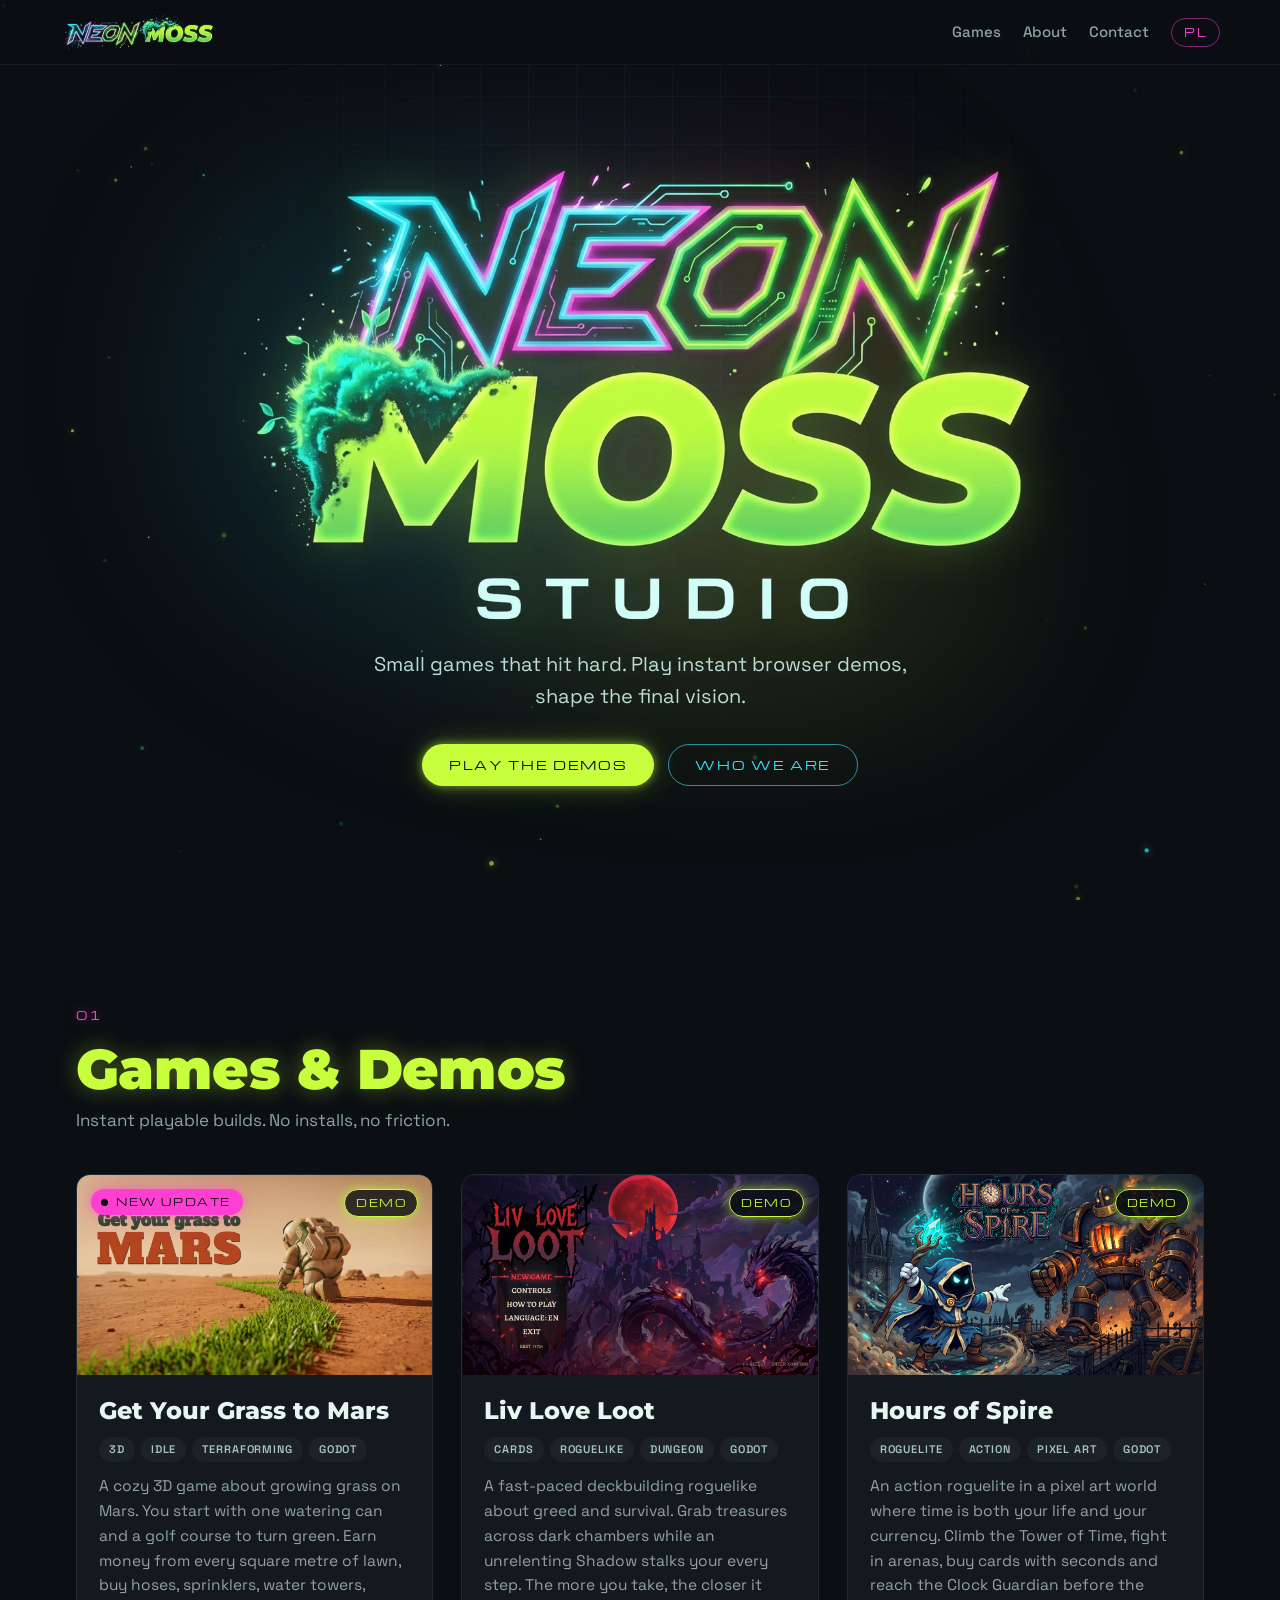
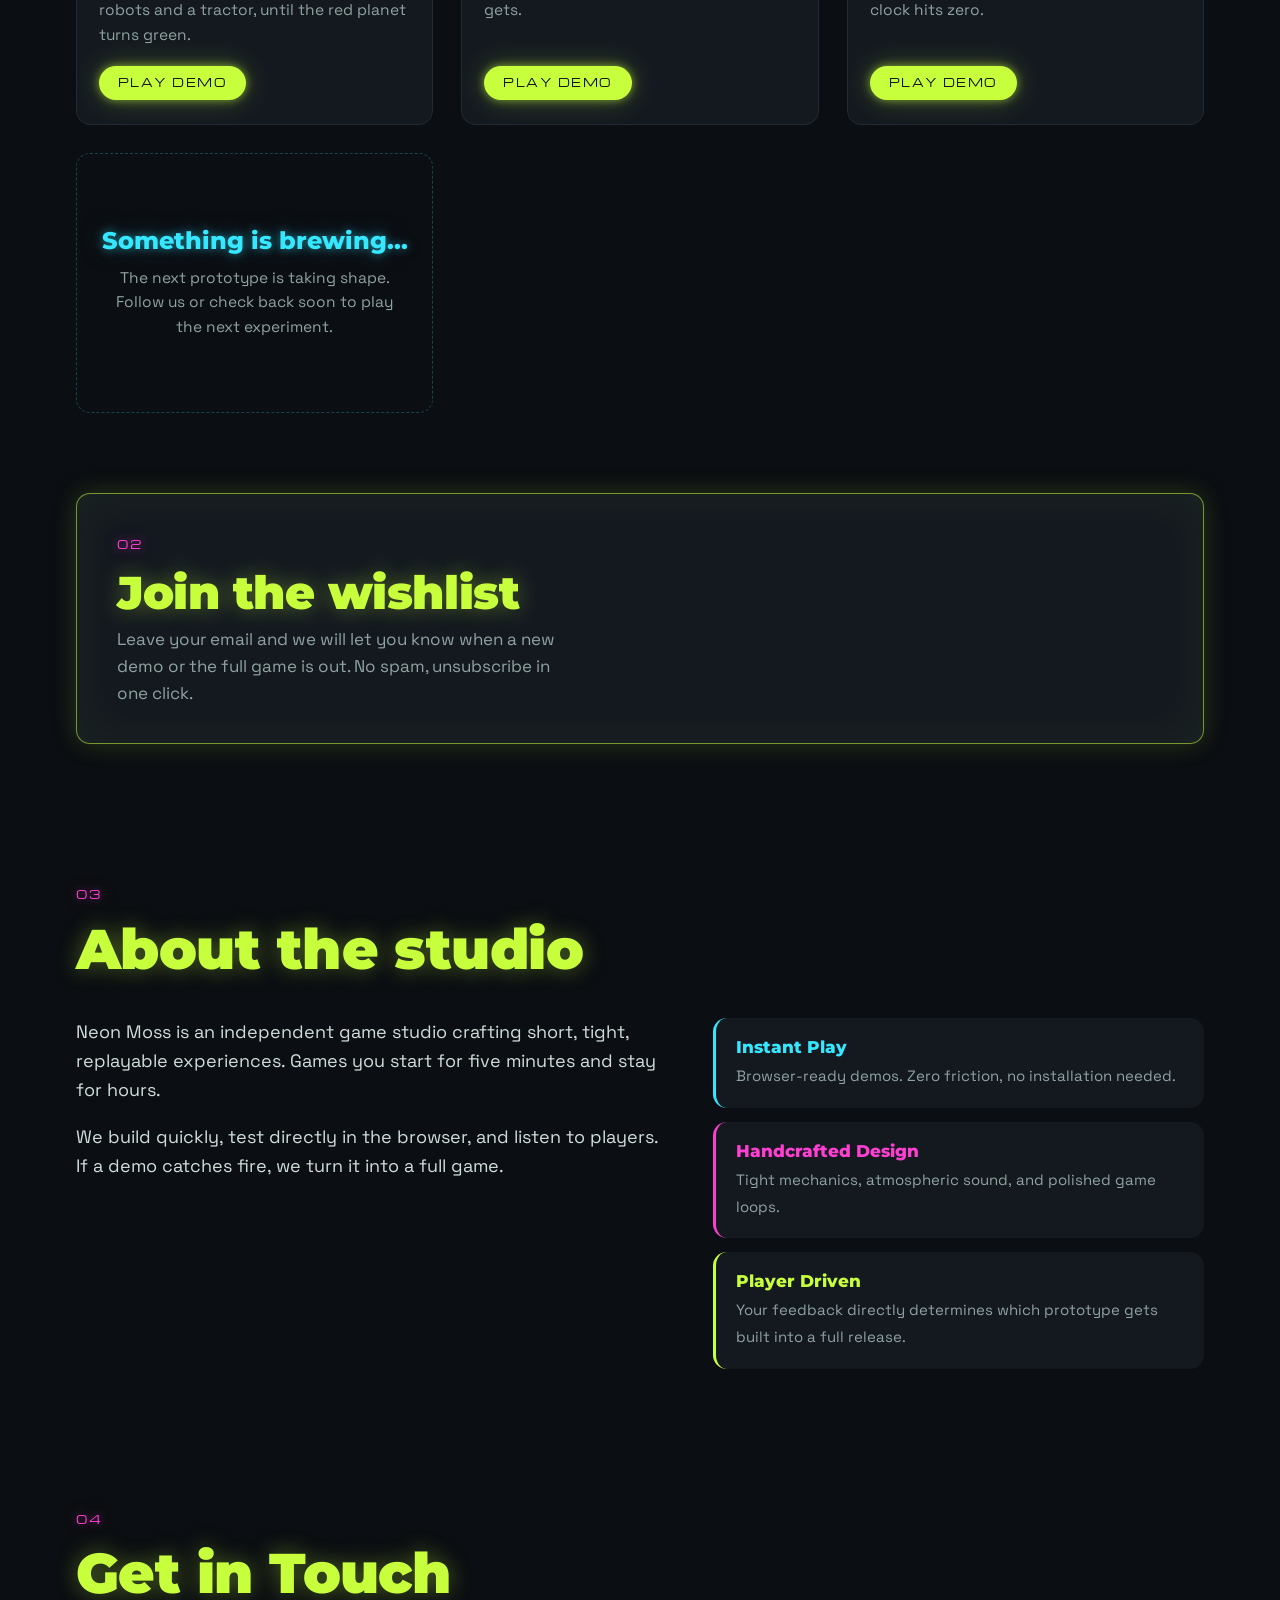
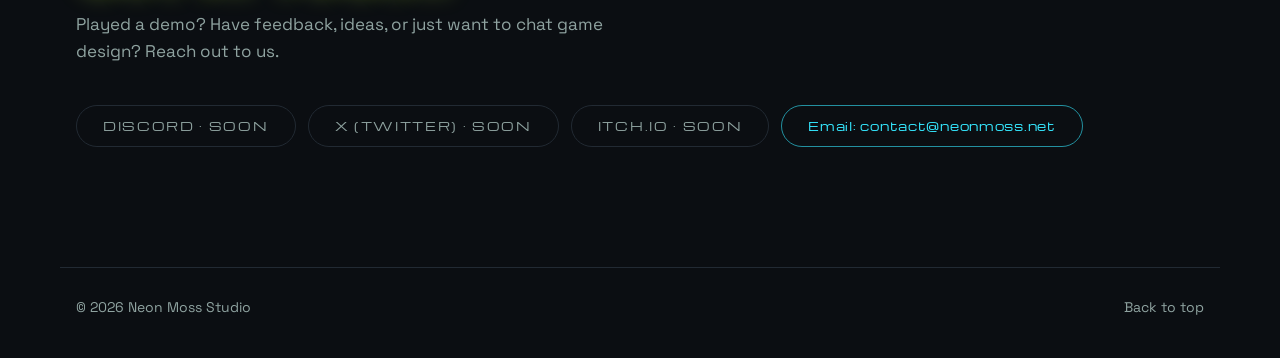
==== commit d4b3ddb4: "Grass to Mars: badge 'New update' na kaflu gry" ====
--- a/index.html
+++ b/index.html
@@ -18,7 +18,7 @@
 <link rel="preconnect" href="https://fonts.googleapis.com">
 <link rel="preconnect" href="https://fonts.gstatic.com" crossorigin>
 <link href="https://fonts.googleapis.com/css2?family=Michroma&family=Montserrat:wght@700;800;900&family=Space+Grotesk:wght@400;500;600&display=swap" rel="stylesheet">
-<link rel="stylesheet" href="css/style.css?v=14">
+<link rel="stylesheet" href="css/style.css?v=15">
 </head>
 <body>
 <canvas id="spores" aria-hidden="true"></canvas>
@@ -103,8 +103,8 @@
   <a href="#top" data-i18n="to_top">Do góry</a>
 </footer>
 
-<script src="js/games.js?v=14"></script>
-<script src="js/main.js?v=14"></script>
+<script src="js/games.js?v=15"></script>
+<script src="js/main.js?v=15"></script>
 <script async src="https://subscribe-forms.beehiiv.com/embed.js"></script>
 </body>
 </html>
--- a/css/style.css
+++ b/css/style.css
@@ -164,6 +164,17 @@
 .badge.demo { color: var(--lime); box-shadow: var(--glow-lime); }
 .badge.soon { color: var(--magenta); }
 .badge.released { color: var(--cyan); }
+.badge-update {
+  position: absolute; top: 14px; left: 14px; z-index: 2;
+  display: inline-flex; align-items: center; gap: 8px;
+  font: 400 10px/1 var(--font-wide); letter-spacing: .16em; text-transform: uppercase;
+  padding: 8px 12px 8px 10px; border-radius: 999px; color: #0b0e12;
+  background: var(--magenta); box-shadow: var(--glow-magenta);
+  animation: upd-pulse 2.4s ease-in-out infinite;
+}
+.badge-update i { width: 7px; height: 7px; border-radius: 50%; background: #0b0e12; animation: upd-dot 1.2s ease-in-out infinite; }
+@keyframes upd-pulse { 0%,100% { box-shadow: var(--glow-magenta); } 50% { box-shadow: 0 0 14px rgba(255,63,209,.8), 0 0 40px rgba(255,63,209,.4); } }
+@keyframes upd-dot { 0%,100% { opacity: 1; } 50% { opacity: .25; } }
 
 .card-body { display: flex; flex-direction: column; gap: 12px; padding: 22px 22px 24px; flex: 1; }
 .card-body h3 { margin: 0; font: 800 24px/1.15 var(--font-head); }
@@ -223,7 +234,7 @@
 }
 @media (prefers-reduced-motion: reduce) {
   html { scroll-behavior: auto; }
-  .hero-glow, .hero-logo { animation: none; }
+  .hero-glow, .hero-logo, .badge-update, .badge-update i { animation: none; }
   .reveal { opacity: 1; transform: none; transition: none; }
 }
 
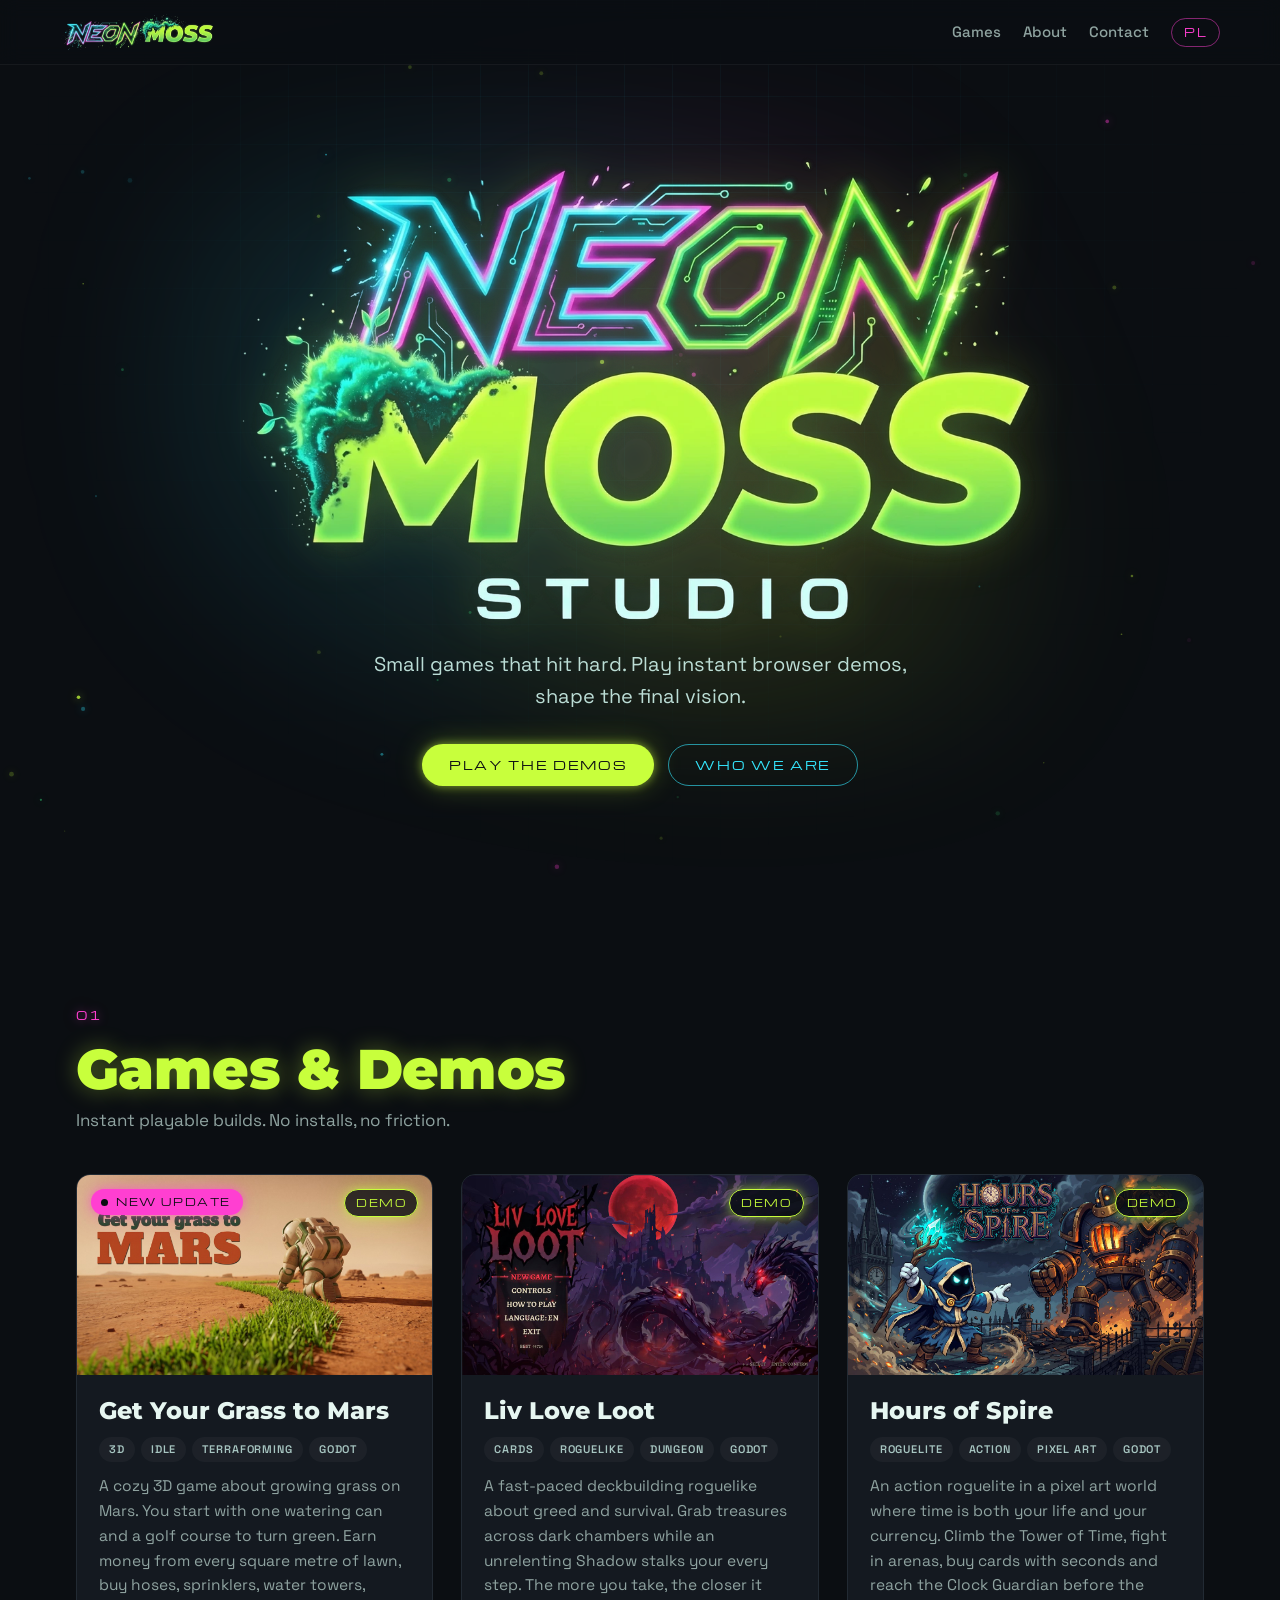
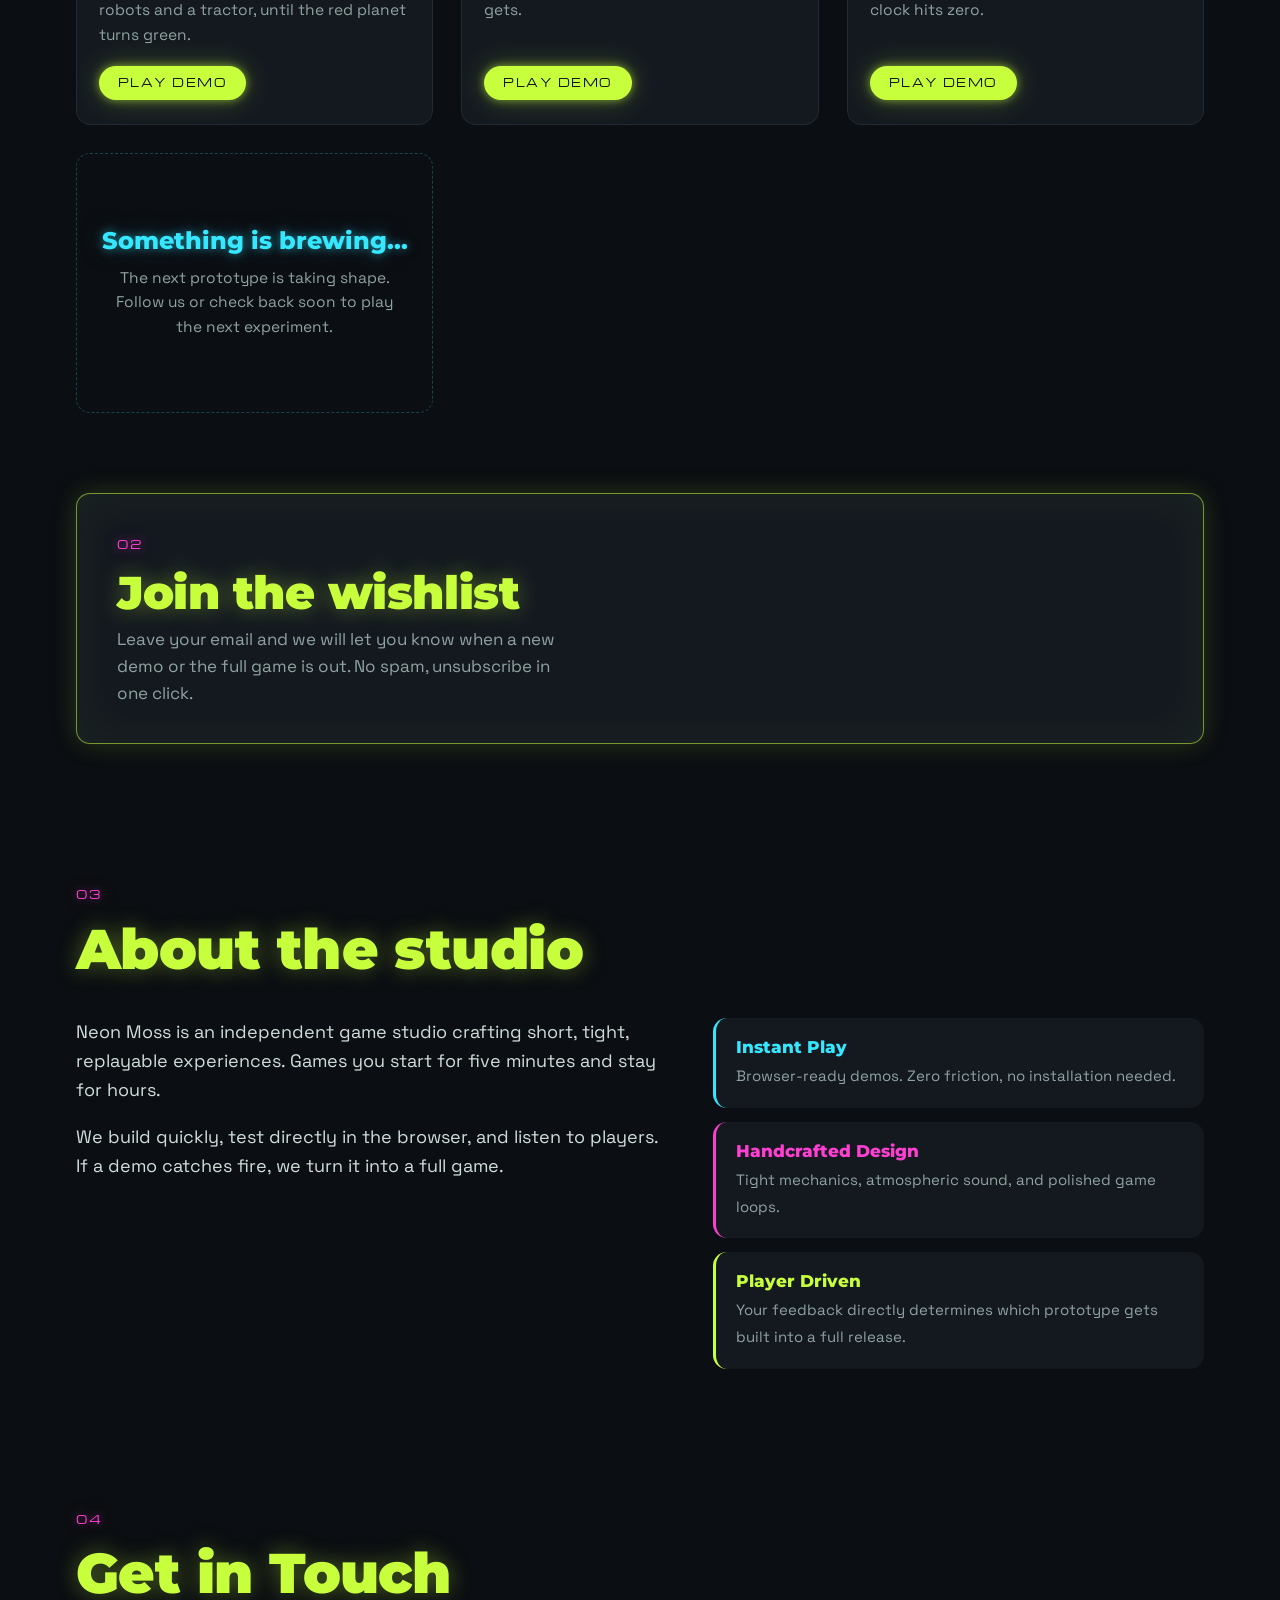
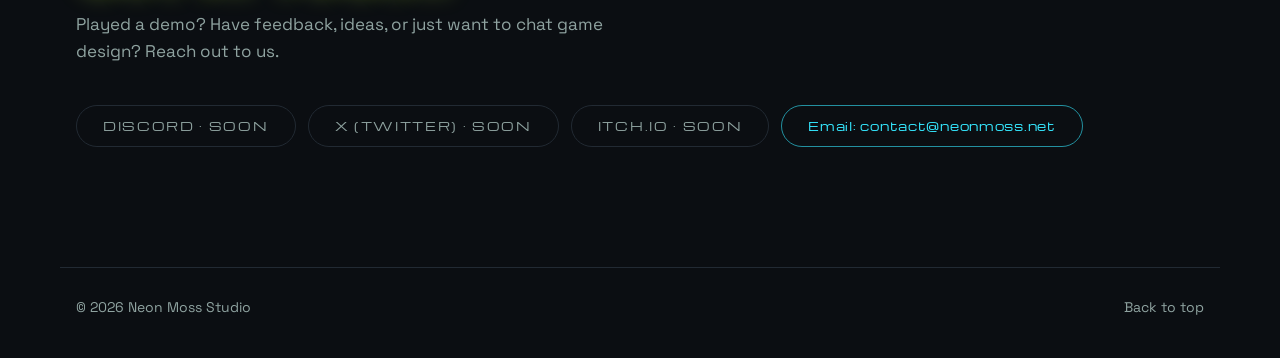
==== commit 8209b58e: "Grass to Mars: badge 'New update', release z numerem wersji w nazwie" ====
--- a/index.html
+++ b/index.html
@@ -103,7 +103,7 @@
   <a href="#top" data-i18n="to_top">Do góry</a>
 </footer>
 
-<script src="js/games.js?v=15"></script>
+<script src="js/games.js?v=16"></script>
 <script src="js/main.js?v=15"></script>
 <script async src="https://subscribe-forms.beehiiv.com/embed.js"></script>
 </body>
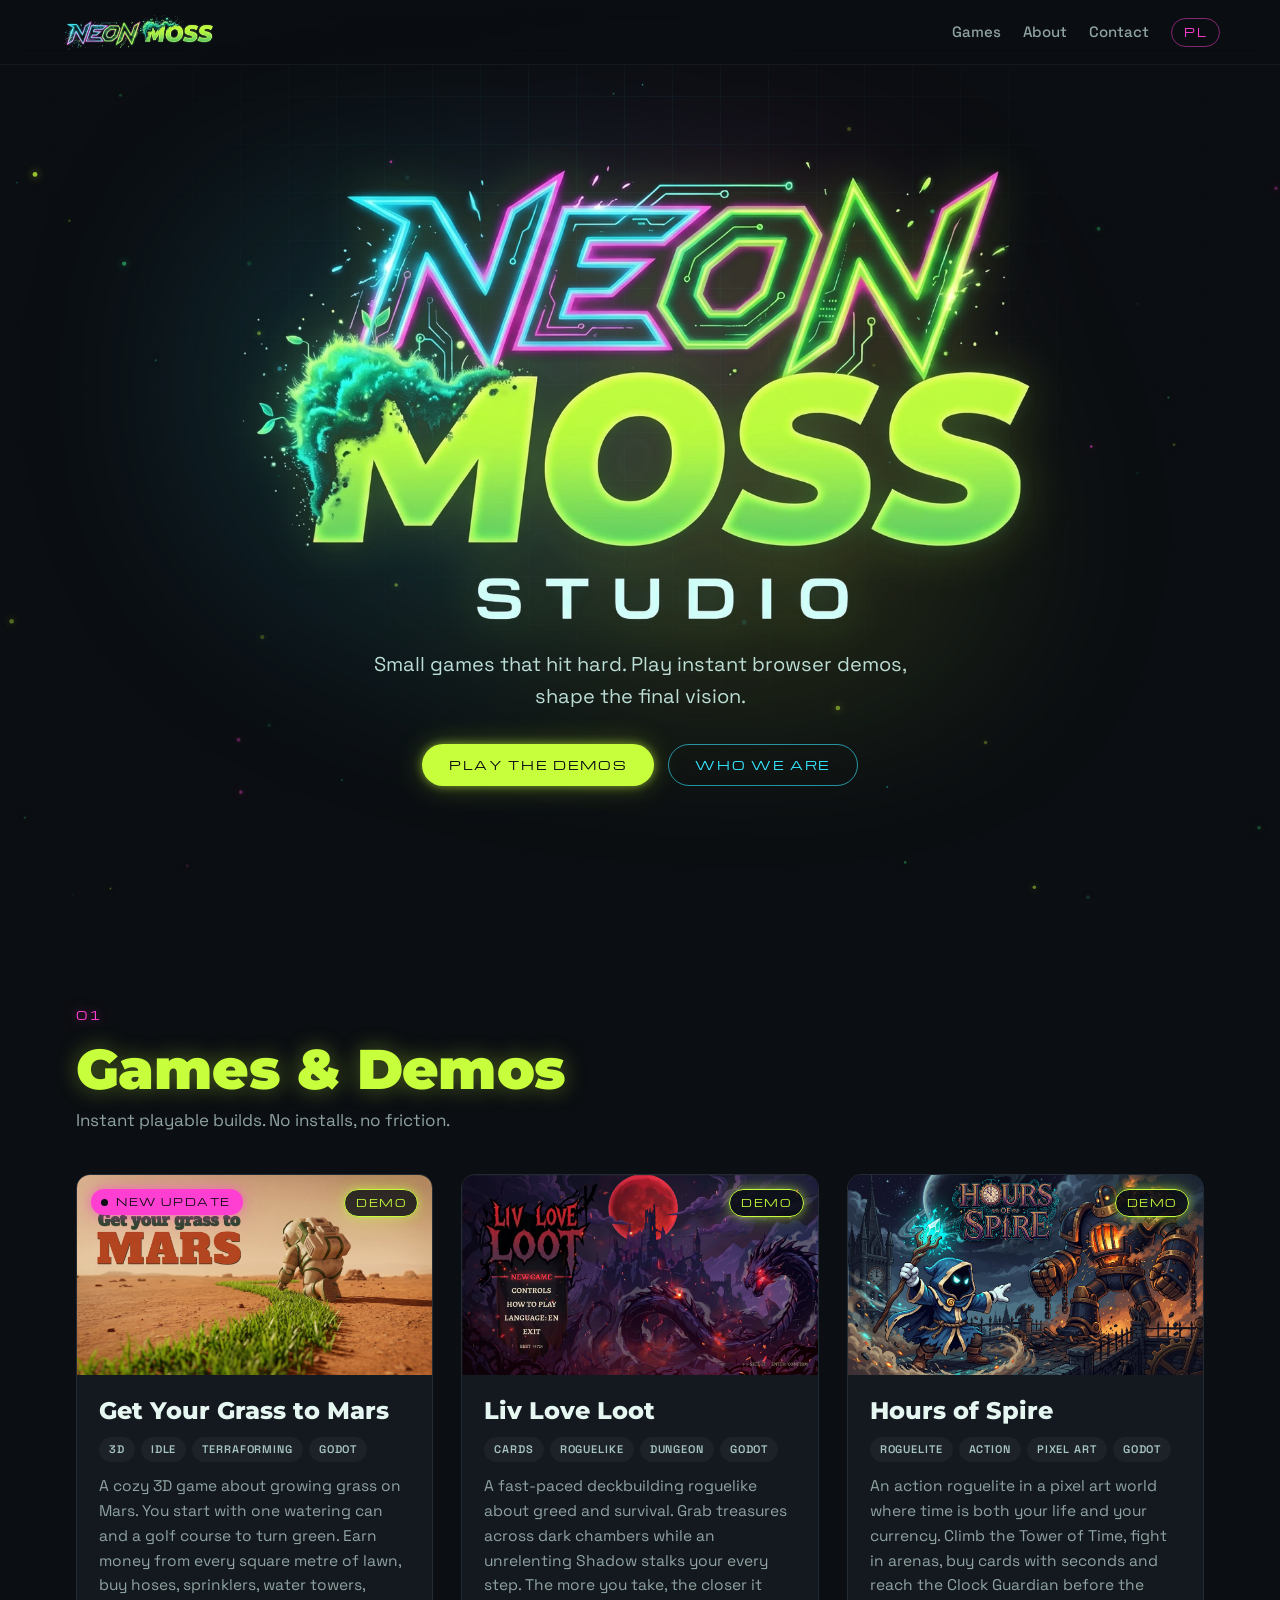
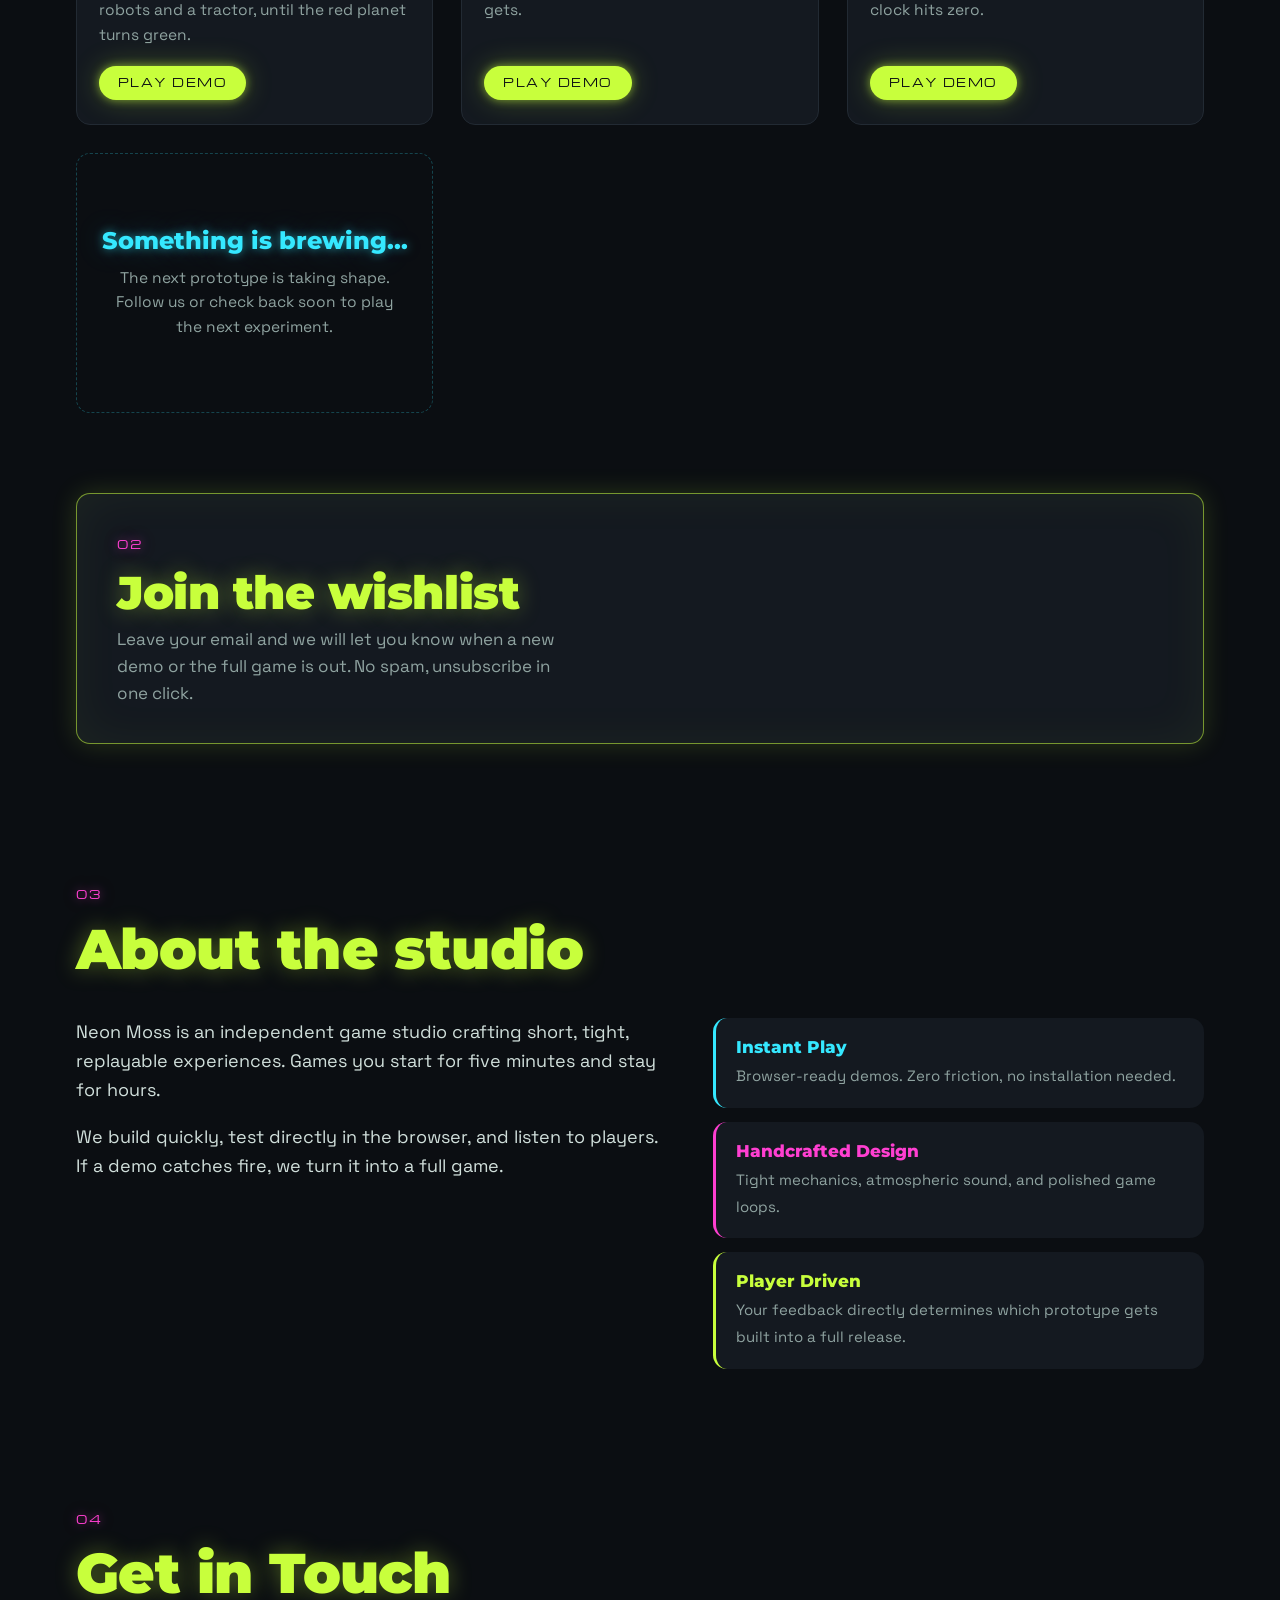
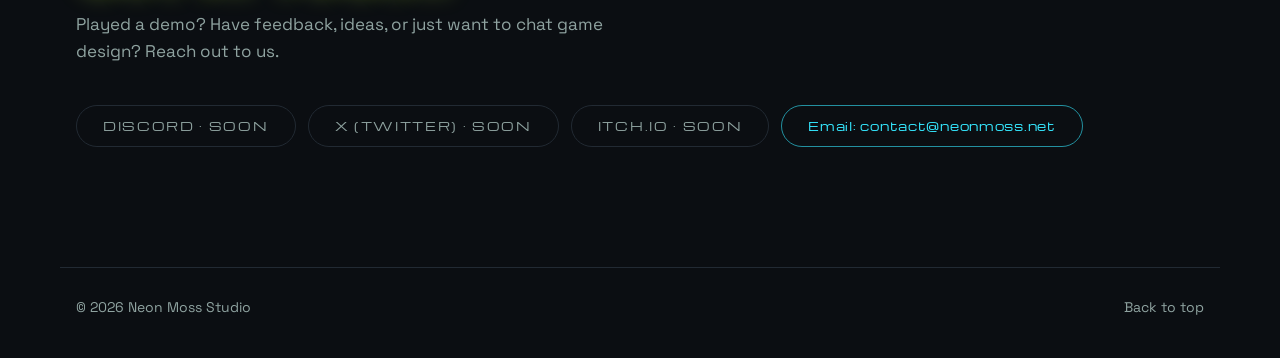
==== commit 31af27d0: "Grass to Mars: devlog v1.1 na stronie gry, nowe klawisze i nazwy" ====
--- a/index.html
+++ b/index.html
@@ -18,7 +18,7 @@
 <link rel="preconnect" href="https://fonts.googleapis.com">
 <link rel="preconnect" href="https://fonts.gstatic.com" crossorigin>
 <link href="https://fonts.googleapis.com/css2?family=Michroma&family=Montserrat:wght@700;800;900&family=Space+Grotesk:wght@400;500;600&display=swap" rel="stylesheet">
-<link rel="stylesheet" href="css/style.css?v=15">
+<link rel="stylesheet" href="css/style.css?v=16">
 </head>
 <body>
 <canvas id="spores" aria-hidden="true"></canvas>
@@ -103,7 +103,7 @@
   <a href="#top" data-i18n="to_top">Do góry</a>
 </footer>
 
-<script src="js/games.js?v=16"></script>
+<script src="js/games.js?v=17"></script>
 <script src="js/main.js?v=15"></script>
 <script async src="https://subscribe-forms.beehiiv.com/embed.js"></script>
 </body>
--- a/css/style.css
+++ b/css/style.css
@@ -364,3 +364,32 @@
 .wish-box .dl-text b { color: var(--lime); }
 .wish-act { flex: 0 1 540px; width: 100%; }
 .wish-act iframe { display: block; width: 100%; height: 60px; margin: 0; border: 0; background: var(--panel); }
+
+/* devlog (play.html) */
+.upd-pill {
+  display: inline-flex; align-items: center; gap: 8px; margin-right: auto;
+  font: 400 10px/1 var(--font-wide); letter-spacing: .14em; text-transform: uppercase; text-decoration: none;
+  padding: 8px 12px; border-radius: 999px; color: #0b0e12; background: var(--magenta); box-shadow: var(--glow-magenta);
+  animation: upd-pulse 2.4s ease-in-out infinite;
+}
+.upd-pill[hidden] { display: none; }
+.devlog { margin: 48px 0 0; scroll-margin-top: 90px; }
+.devlog[hidden] { display: none; }
+.devlog > h2 { margin: 0 0 18px; font: 900 clamp(26px, 3.6vw, 36px)/1.1 var(--font-head); color: var(--magenta); text-shadow: 0 0 18px rgba(255,63,209,.3); }
+.dv-entry { margin: 0 0 16px; padding: 24px 26px; border-radius: var(--radius); background: var(--panel); border: 1px solid var(--line); border-top: 3px solid var(--magenta); }
+.dv-sum { cursor: pointer; list-style: none; }
+.dv-sum::-webkit-details-marker { display: none; }
+.dv-sum h3 { margin: 6px 0 0; font: 800 clamp(20px, 2.6vw, 26px)/1.25 var(--font-head); color: var(--text); }
+.dv-sum h3::after { content: " +"; color: var(--magenta); }
+.dv-entry[open] .dv-sum h3::after { content: ""; }
+.dv-meta { font: 400 11px/1 var(--font-wide); letter-spacing: .14em; text-transform: uppercase; color: var(--magenta); }
+.dv-intro { margin: 14px 0 22px; max-width: 820px; font-size: 17px; line-height: 1.65; color: var(--text); opacity: .92; }
+.dv-grid { display: grid; grid-template-columns: 1fr 1fr; gap: 22px 32px; }
+.dv-sec h4 { margin: 0 0 10px; font: 800 18px/1.3 var(--font-head); color: var(--acc); }
+.dv-sec ul { margin: 0; padding: 0; list-style: none; display: grid; gap: 7px; }
+.dv-sec li { position: relative; padding-left: 18px; color: var(--text); opacity: .88; font-size: 15px; line-height: 1.55; }
+.dv-sec li::before { content: ""; position: absolute; left: 1px; top: .62em; width: 7px; height: 7px; border-radius: 2px; background: var(--acc); box-shadow: 0 0 8px var(--acc-glow); transform: rotate(45deg); }
+.dv-outro { margin: 24px 0 0; max-width: 820px; color: var(--text); opacity: .88; }
+.dv-act { display: flex; flex-wrap: wrap; gap: 10px; margin-top: 16px; }
+@media (max-width: 760px) { .dv-grid { grid-template-columns: 1fr; } .dv-entry { padding: 20px 18px; } }
+@media (prefers-reduced-motion: reduce) { .upd-pill { animation: none; } }
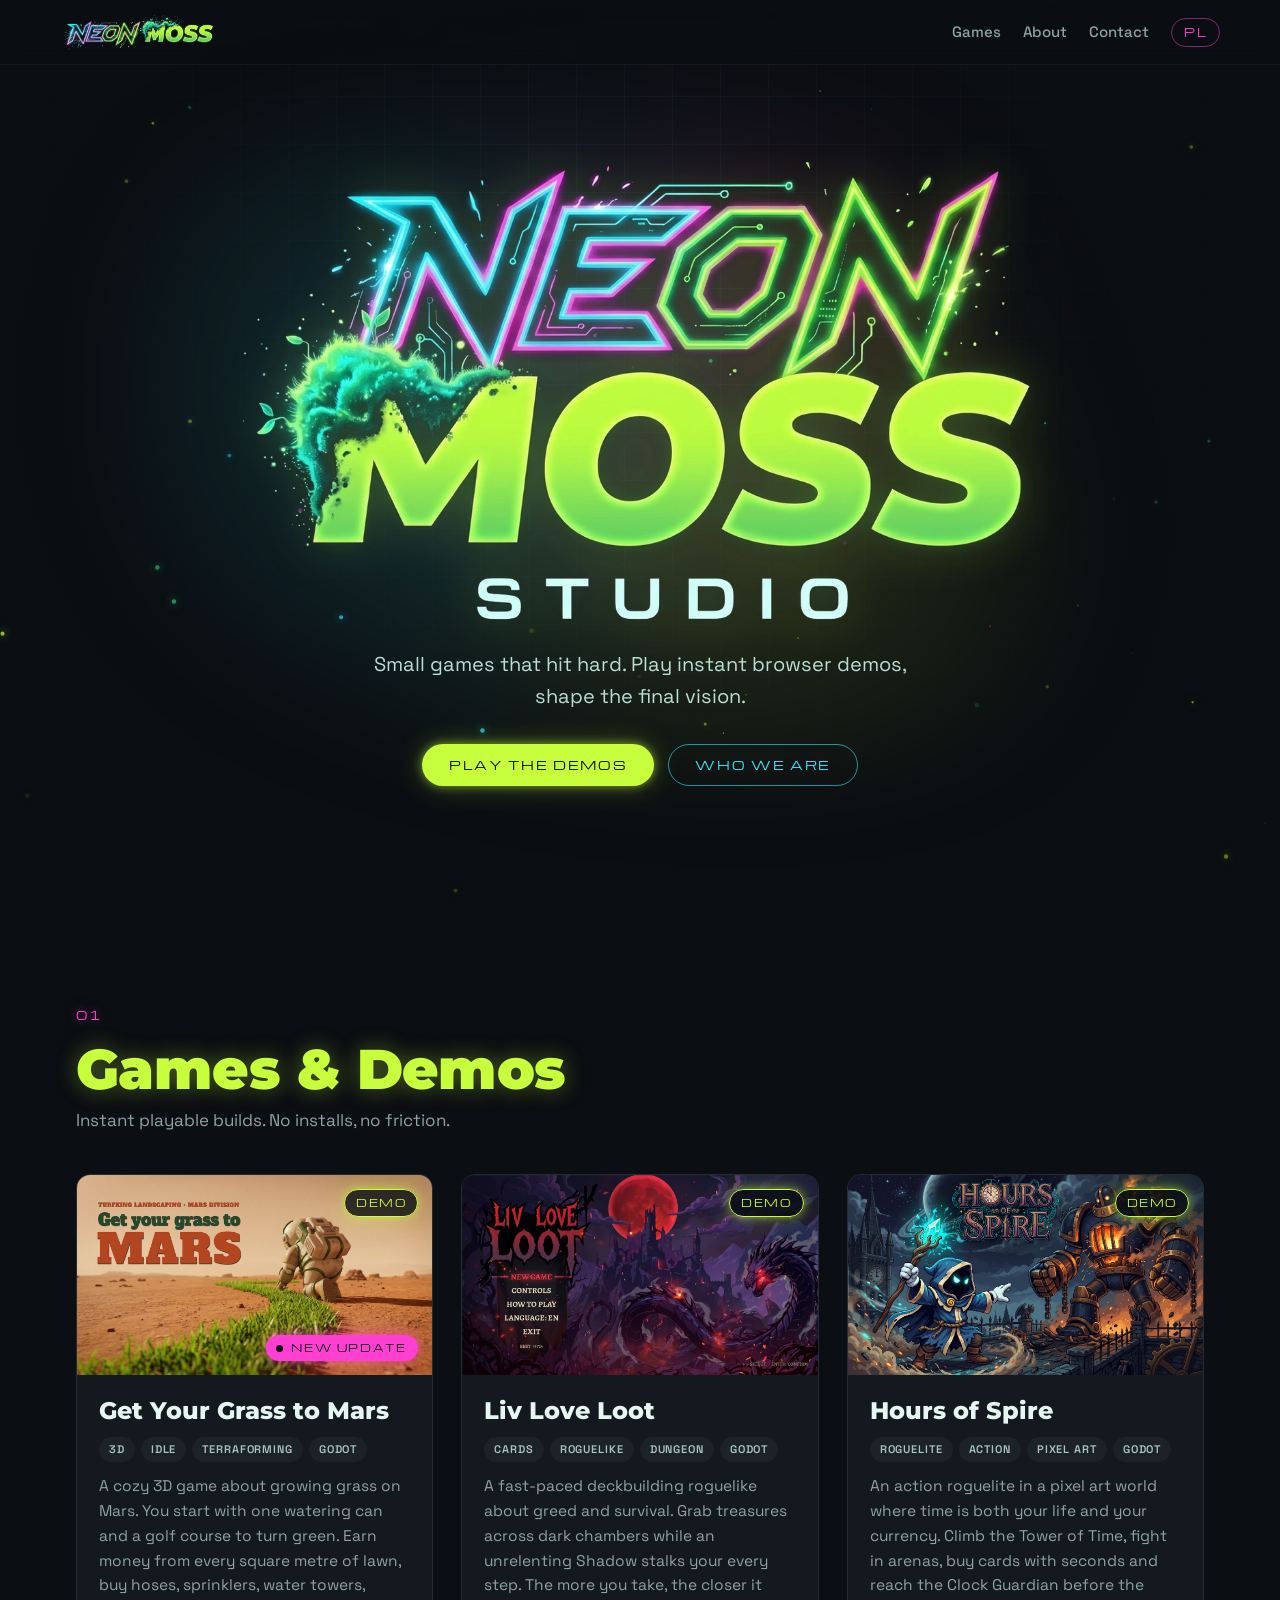
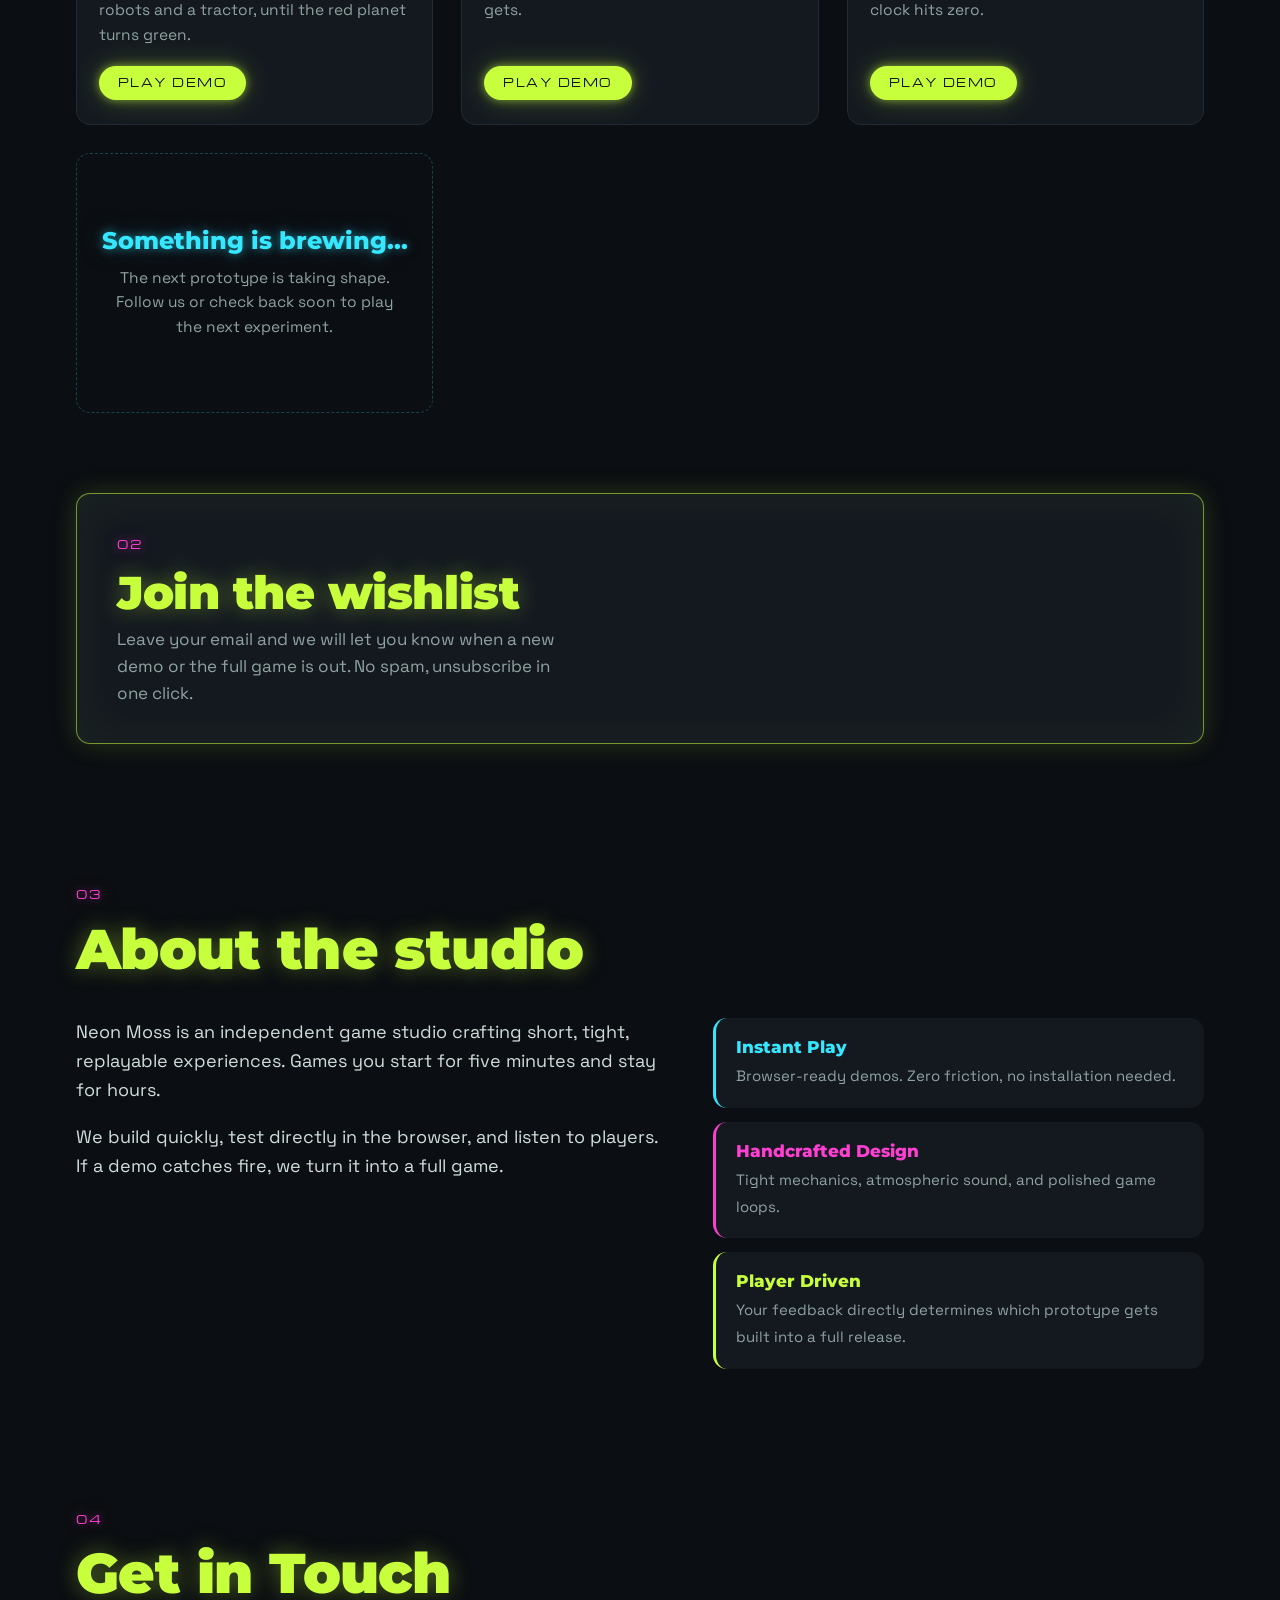
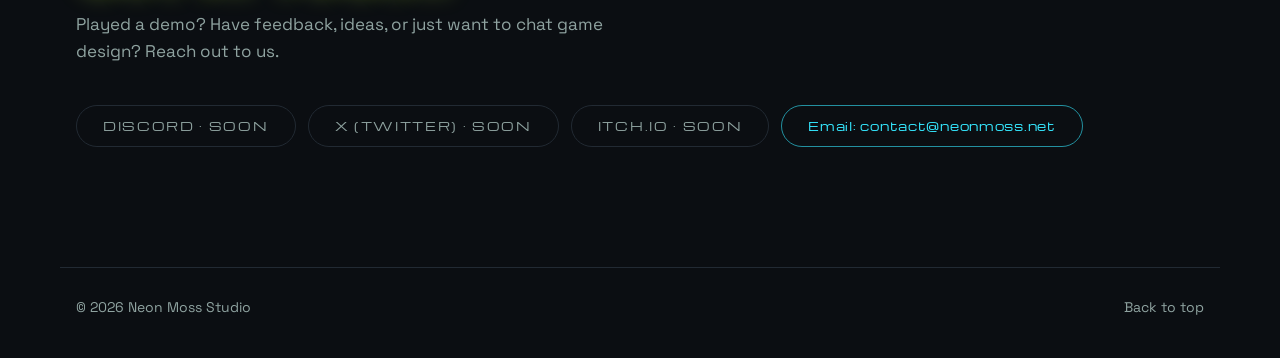
==== commit ec7672ae: "Grass to Mars: badge New update w prawym dolnym rogu okladki" ====
--- a/index.html
+++ b/index.html
@@ -18,7 +18,7 @@
 <link rel="preconnect" href="https://fonts.googleapis.com">
 <link rel="preconnect" href="https://fonts.gstatic.com" crossorigin>
 <link href="https://fonts.googleapis.com/css2?family=Michroma&family=Montserrat:wght@700;800;900&family=Space+Grotesk:wght@400;500;600&display=swap" rel="stylesheet">
-<link rel="stylesheet" href="css/style.css?v=16">
+<link rel="stylesheet" href="css/style.css?v=17">
 </head>
 <body>
 <canvas id="spores" aria-hidden="true"></canvas>
--- a/css/style.css
+++ b/css/style.css
@@ -165,7 +165,7 @@
 .badge.soon { color: var(--magenta); }
 .badge.released { color: var(--cyan); }
 .badge-update {
-  position: absolute; top: 14px; left: 14px; z-index: 2;
+  position: absolute; right: 14px; bottom: 14px; z-index: 2;
   display: inline-flex; align-items: center; gap: 8px;
   font: 400 10px/1 var(--font-wide); letter-spacing: .16em; text-transform: uppercase;
   padding: 8px 12px 8px 10px; border-radius: 999px; color: #0b0e12;
